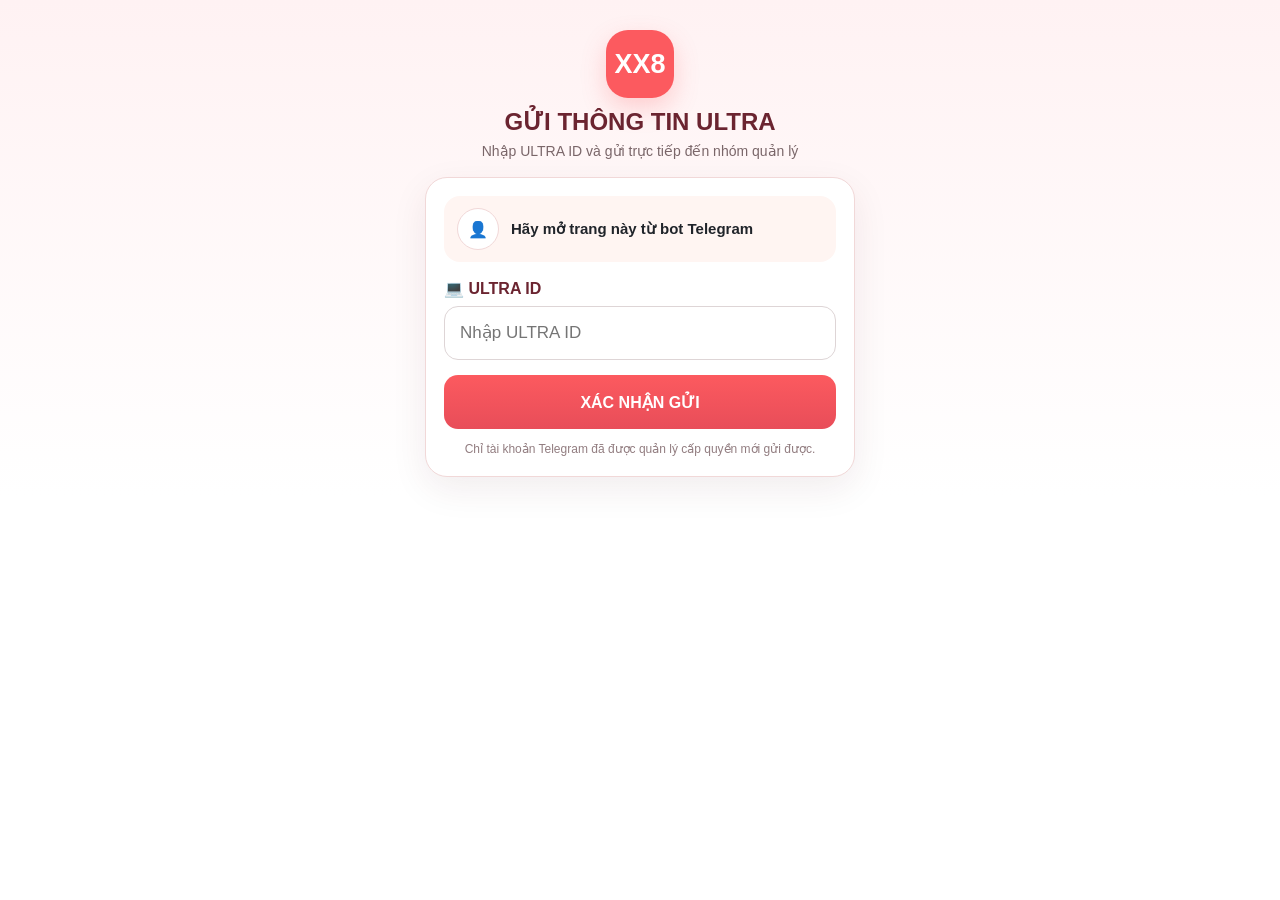
==== templates/index.html @ dd898f2a "Rename index.html to templates/index.html" ====
<!doctype html>
<html lang="vi">
<head>
  <meta charset="utf-8">
  <meta name="viewport" content="width=device-width,initial-scale=1,viewport-fit=cover">
  <title>XX8 ULTRA</title>
  <script src="https://telegram.org/js/telegram-web-app.js?63"></script>
  <style>
    * { box-sizing: border-box; }
    :root {
      --pink:#fc5a5f;
      --pink2:#e84d59;
      --wine:#6b2430;
      --soft:#fff5f2;
      --line:#f1d8d8;
      --text:#20242a;
    }
    body {
      margin:0;
      min-height:100vh;
      font-family:Arial,Helvetica,sans-serif;
      background:linear-gradient(180deg,#fff2f3 0%,#fff 55%);
      color:var(--text);
      padding:18px 14px max(18px, env(safe-area-inset-bottom));
    }
    .wrap { max-width:430px; margin:0 auto; }
    .head {
      text-align:center;
      padding:12px 8px 18px;
    }
    .logo {
      width:68px;height:68px;border-radius:22px;
      margin:0 auto 10px;
      display:flex;align-items:center;justify-content:center;
      background:var(--pink);
      color:white;font-size:27px;font-weight:900;
      box-shadow:0 10px 25px rgba(252,90,95,.25);
    }
    h1 { margin:0; font-size:24px; color:var(--wine); }
    .sub { margin:7px 0 0; color:#7a6669; font-size:14px; }
    .card {
      background:#fff;
      border:1px solid var(--line);
      border-radius:22px;
      padding:18px;
      box-shadow:0 12px 36px rgba(80,30,40,.08);
    }
    .user {
      display:flex;align-items:center;gap:12px;
      background:var(--soft);
      border-radius:16px;
      padding:12px 13px;
      margin-bottom:17px;
    }
    .avatar {
      width:42px;height:42px;border-radius:50%;
      display:flex;align-items:center;justify-content:center;
      background:#fff;color:var(--pink);font-weight:800;
      border:1px solid var(--line);
    }
    .user b { display:block; font-size:15px; }
    .user small { color:#8b7478; }
    label { display:block; font-weight:800; color:var(--wine); margin:5px 0 8px; }
    input {
      width:100%;
      height:54px;
      border:1.5px solid #ded5d6;
      border-radius:14px;
      padding:0 15px;
      font-size:17px;
      outline:none;
      background:#fff;
    }
    input:focus { border-color:var(--pink); box-shadow:0 0 0 3px rgba(252,90,95,.12); }
    button {
      width:100%;
      height:54px;
      margin-top:15px;
      border:0;border-radius:14px;
      background:linear-gradient(180deg,var(--pink),var(--pink2));
      color:#fff;font-size:16px;font-weight:900;
      cursor:pointer;
    }
    button:disabled { opacity:.55; cursor:not-allowed; }
    .note {
      text-align:center;
      font-size:12px;
      color:#927d80;
      margin-top:12px;
      line-height:1.45;
    }
    .status {
      display:none;
      margin-top:14px;
      padding:12px 13px;
      border-radius:13px;
      font-size:14px;
      line-height:1.4;
      text-align:center;
    }
    .ok { display:block;background:#ecfbf1;color:#176637;border:1px solid #ccefd8; }
    .err { display:block;background:#fff0f0;color:#9a2630;border:1px solid #f2cccc; }
  </style>
</head>
<body>
  <div class="wrap">
    <div class="head">
      <div class="logo">XX8</div>
      <h1>GỬI THÔNG TIN ULTRA</h1>
      <p class="sub">Nhập ULTRA ID và gửi trực tiếp đến nhóm quản lý</p>
    </div>

    <div class="card">
      <div class="user">
        <div class="avatar" id="avatar">👤</div>
        <div>
          <b id="name">Đang nhận diện Telegram...</b>
          <small id="tid"></small>
        </div>
      </div>

      <label for="ultra">💻 ULTRA ID</label>
      <input id="ultra" type="text" autocomplete="off" maxlength="100"
             placeholder="Nhập ULTRA ID" inputmode="text">

      <button id="submitBtn" type="button">XÁC NHẬN GỬI</button>
      <div id="status" class="status"></div>

      <div class="note">
        Chỉ tài khoản Telegram đã được quản lý cấp quyền mới gửi được.
      </div>
    </div>
  </div>

<script>
  const tg = window.Telegram?.WebApp;
  const btn = document.getElementById("submitBtn");
  const input = document.getElementById("ultra");
  const statusBox = document.getElementById("status");

  function showStatus(message, ok) {
    statusBox.textContent = message;
    statusBox.className = "status " + (ok ? "ok" : "err");
  }

  if (tg) {
    tg.ready();
    tg.expand();
    try {
      tg.setHeaderColor("#fc5a5f");
      tg.setBackgroundColor("#fff5f2");
    } catch (_) {}

    const user = tg.initDataUnsafe?.user;
    if (user) {
      const fullName = [user.first_name, user.last_name].filter(Boolean).join(" ");
      document.getElementById("name").textContent = fullName || "Nhân viên Telegram";
      document.getElementById("tid").textContent = "Telegram ID: " + user.id;
      document.getElementById("avatar").textContent =
        (user.first_name || "T").charAt(0).toUpperCase();
    }
  } else {
    document.getElementById("name").textContent = "Hãy mở trang này từ bot Telegram";
  }

  btn.addEventListener("click", async () => {
    const ultra = input.value.trim();

    if (!ultra) {
      showStatus("Vui lòng nhập ULTRA ID.", false);
      input.focus();
      return;
    }

    if (!tg || !tg.initData) {
      showStatus("Trang này phải được mở từ nút Ứng dụng trong bot Telegram.", false);
      return;
    }

    btn.disabled = true;
    btn.textContent = "ĐANG GỬI...";
    statusBox.className = "status";

    try {
      const res = await fetch("/submit", {
        method: "POST",
        headers: {"Content-Type": "application/json"},
        body: JSON.stringify({
          initData: tg.initData,
          ultra_id: ultra
        })
      });

      const data = await res.json().catch(() => ({}));

      if (!res.ok || !data.ok) {
        throw new Error(data.message || "Gửi thất bại.");
      }

      showStatus("✅ " + data.message, true);
      try { tg.HapticFeedback.notificationOccurred("success"); } catch (_) {}
      input.value = "";

      setTimeout(() => {
        try { tg.close(); } catch (_) {}
      }, 1200);

    } catch (err) {
      showStatus(err.message || "Có lỗi xảy ra.", false);
      try { tg.HapticFeedback.notificationOccurred("error"); } catch (_) {}
    } finally {
      btn.disabled = false;
      btn.textContent = "XÁC NHẬN GỬI";
    }
  });
</script>
</body>
</html>
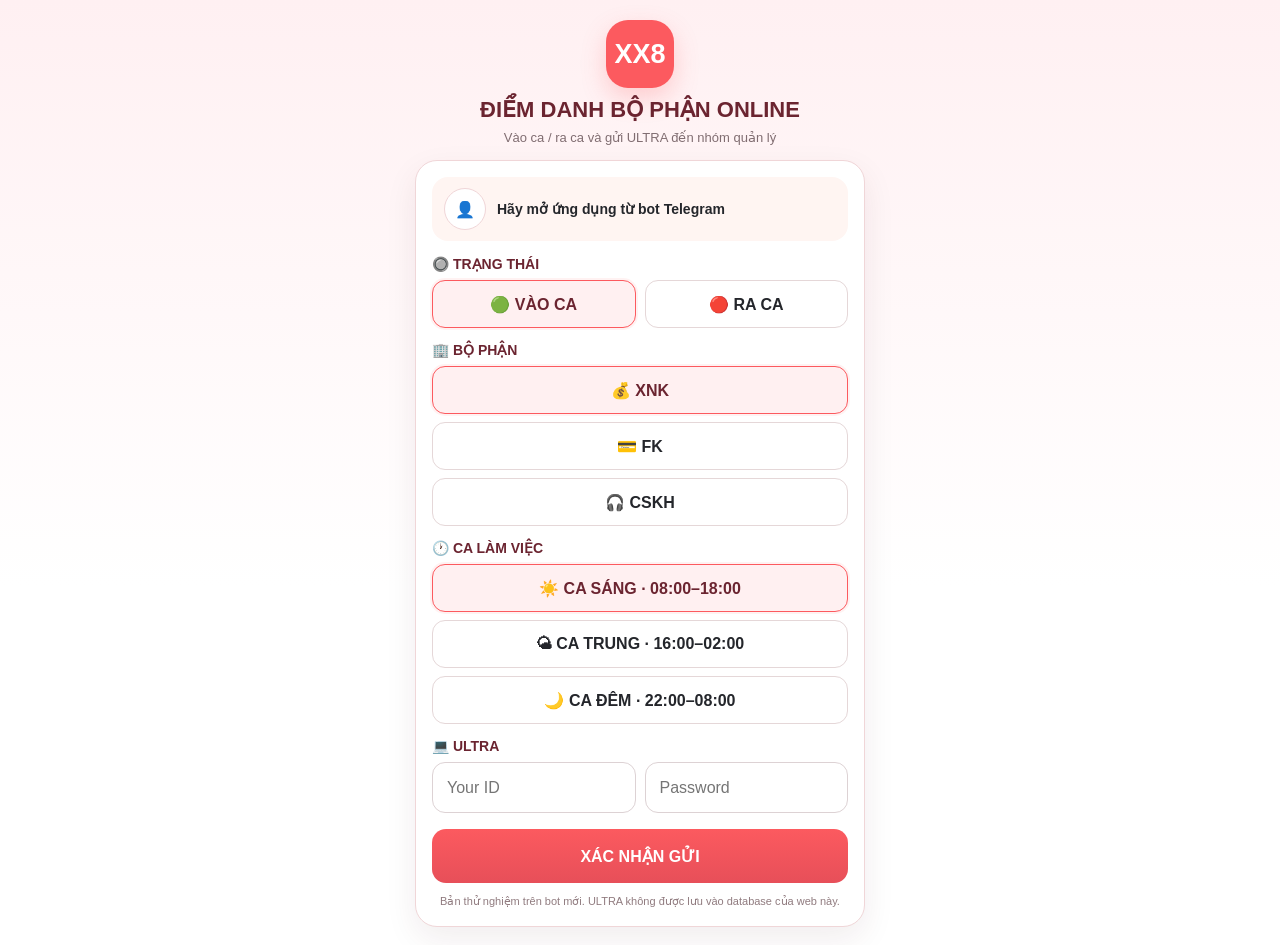
==== commit 816b6968: "Update index.html" ====
--- a/templates/index.html
+++ b/templates/index.html
@@ -1,218 +1,202 @@
 <!doctype html>
 <html lang="vi">
 <head>
-  <meta charset="utf-8">
-  <meta name="viewport" content="width=device-width,initial-scale=1,viewport-fit=cover">
-  <title>XX8 ULTRA</title>
-  <script src="https://telegram.org/js/telegram-web-app.js?63"></script>
-  <style>
-    * { box-sizing: border-box; }
-    :root {
-      --pink:#fc5a5f;
-      --pink2:#e84d59;
-      --wine:#6b2430;
-      --soft:#fff5f2;
-      --line:#f1d8d8;
-      --text:#20242a;
-    }
-    body {
-      margin:0;
-      min-height:100vh;
-      font-family:Arial,Helvetica,sans-serif;
-      background:linear-gradient(180deg,#fff2f3 0%,#fff 55%);
-      color:var(--text);
-      padding:18px 14px max(18px, env(safe-area-inset-bottom));
-    }
-    .wrap { max-width:430px; margin:0 auto; }
-    .head {
-      text-align:center;
-      padding:12px 8px 18px;
-    }
-    .logo {
-      width:68px;height:68px;border-radius:22px;
-      margin:0 auto 10px;
-      display:flex;align-items:center;justify-content:center;
-      background:var(--pink);
-      color:white;font-size:27px;font-weight:900;
-      box-shadow:0 10px 25px rgba(252,90,95,.25);
-    }
-    h1 { margin:0; font-size:24px; color:var(--wine); }
-    .sub { margin:7px 0 0; color:#7a6669; font-size:14px; }
-    .card {
-      background:#fff;
-      border:1px solid var(--line);
-      border-radius:22px;
-      padding:18px;
-      box-shadow:0 12px 36px rgba(80,30,40,.08);
-    }
-    .user {
-      display:flex;align-items:center;gap:12px;
-      background:var(--soft);
-      border-radius:16px;
-      padding:12px 13px;
-      margin-bottom:17px;
-    }
-    .avatar {
-      width:42px;height:42px;border-radius:50%;
-      display:flex;align-items:center;justify-content:center;
-      background:#fff;color:var(--pink);font-weight:800;
-      border:1px solid var(--line);
-    }
-    .user b { display:block; font-size:15px; }
-    .user small { color:#8b7478; }
-    label { display:block; font-weight:800; color:var(--wine); margin:5px 0 8px; }
-    input {
-      width:100%;
-      height:54px;
-      border:1.5px solid #ded5d6;
-      border-radius:14px;
-      padding:0 15px;
-      font-size:17px;
-      outline:none;
-      background:#fff;
-    }
-    input:focus { border-color:var(--pink); box-shadow:0 0 0 3px rgba(252,90,95,.12); }
-    button {
-      width:100%;
-      height:54px;
-      margin-top:15px;
-      border:0;border-radius:14px;
-      background:linear-gradient(180deg,var(--pink),var(--pink2));
-      color:#fff;font-size:16px;font-weight:900;
-      cursor:pointer;
-    }
-    button:disabled { opacity:.55; cursor:not-allowed; }
-    .note {
-      text-align:center;
-      font-size:12px;
-      color:#927d80;
-      margin-top:12px;
-      line-height:1.45;
-    }
-    .status {
-      display:none;
-      margin-top:14px;
-      padding:12px 13px;
-      border-radius:13px;
-      font-size:14px;
-      line-height:1.4;
-      text-align:center;
-    }
-    .ok { display:block;background:#ecfbf1;color:#176637;border:1px solid #ccefd8; }
-    .err { display:block;background:#fff0f0;color:#9a2630;border:1px solid #f2cccc; }
-  </style>
+<meta charset="utf-8">
+<meta name="viewport" content="width=device-width,initial-scale=1,viewport-fit=cover">
+<title>XX8 Điểm Danh Online</title>
+<script src="https://telegram.org/js/telegram-web-app.js?63"></script>
+<style>
+*{box-sizing:border-box}
+:root{
+  --pink:#fc5a5f;--pink2:#e74f59;--wine:#6b2430;--soft:#fff5f2;
+  --line:#f0d6d8;--text:#24262b;--muted:#806d71;--green:#20b15a;--red:#e94444;
+}
+body{
+  margin:0;min-height:100vh;font-family:Arial,Helvetica,sans-serif;
+  background:linear-gradient(180deg,#fff0f2 0%,#fff 62%);
+  color:var(--text);padding:14px 12px max(18px,env(safe-area-inset-bottom));
+}
+.wrap{max-width:450px;margin:0 auto}
+.head{text-align:center;padding:6px 4px 15px}
+.logo{
+  width:68px;height:68px;border-radius:22px;margin:0 auto 9px;
+  background:var(--pink);color:#fff;display:flex;align-items:center;justify-content:center;
+  font-size:27px;font-weight:900;box-shadow:0 10px 24px rgba(252,90,95,.25)
+}
+h1{font-size:22px;color:var(--wine);margin:0}
+.sub{font-size:13px;color:var(--muted);margin:7px 0 0}
+.card{
+  background:#fff;border:1px solid var(--line);border-radius:22px;padding:16px;
+  box-shadow:0 12px 32px rgba(80,30,40,.08)
+}
+.user{
+  display:flex;gap:11px;align-items:center;background:var(--soft);border-radius:16px;
+  padding:11px 12px;margin-bottom:15px
+}
+.avatar{
+  width:42px;height:42px;border-radius:50%;border:1px solid var(--line);
+  background:#fff;color:var(--pink);display:flex;align-items:center;justify-content:center;font-weight:900
+}
+.user b{display:block;font-size:14px}.user small{color:#8b777b}
+.section{margin-top:14px}
+.label{font-weight:900;color:var(--wine);font-size:14px;margin-bottom:8px}
+.two{display:grid;grid-template-columns:1fr 1fr;gap:9px}
+.three{display:grid;grid-template-columns:1fr;gap:8px}
+.choice input{display:none}
+.choice label{
+  display:flex;align-items:center;justify-content:center;min-height:48px;padding:8px;
+  border:1.5px solid #e5d7d8;border-radius:13px;background:#fff;font-weight:800;cursor:pointer;text-align:center
+}
+.choice input:checked+label{border-color:var(--pink);background:#fff0f1;color:var(--wine);box-shadow:0 0 0 2px rgba(252,90,95,.08)}
+input[type=text],input[type=password]{
+  width:100%;height:51px;border:1.5px solid #ddd2d4;border-radius:13px;
+  padding:0 14px;font-size:16px;outline:none;background:#fff
+}
+input:focus{border-color:var(--pink);box-shadow:0 0 0 3px rgba(252,90,95,.11)}
+.grid2{display:grid;grid-template-columns:1fr 1fr;gap:9px}
+button{
+  width:100%;height:54px;margin-top:16px;border:0;border-radius:14px;
+  background:linear-gradient(180deg,var(--pink),var(--pink2));color:#fff;
+  font-size:16px;font-weight:900;cursor:pointer
+}
+button:disabled{opacity:.55}
+.status{display:none;margin-top:13px;border-radius:13px;padding:12px;text-align:center;font-size:14px;line-height:1.5}
+.ok{display:block;background:#ecfbf1;border:1px solid #caedd6;color:#176637}
+.err{display:block;background:#fff0f0;border:1px solid #f1cccc;color:#9b2731}
+.note{text-align:center;color:#907b7f;font-size:11px;line-height:1.45;margin-top:11px}
+</style>
 </head>
 <body>
-  <div class="wrap">
-    <div class="head">
-      <div class="logo">XX8</div>
-      <h1>GỬI THÔNG TIN ULTRA</h1>
-      <p class="sub">Nhập ULTRA ID và gửi trực tiếp đến nhóm quản lý</p>
-    </div>
-
-    <div class="card">
-      <div class="user">
-        <div class="avatar" id="avatar">👤</div>
-        <div>
-          <b id="name">Đang nhận diện Telegram...</b>
-          <small id="tid"></small>
+<div class="wrap">
+  <div class="head">
+    <div class="logo">XX8</div>
+    <h1>ĐIỂM DANH BỘ PHẬN ONLINE</h1>
+    <div class="sub">Vào ca / ra ca và gửi ULTRA đến nhóm quản lý</div>
+  </div>
+
+  <div class="card">
+    <div class="user">
+      <div class="avatar" id="avatar">👤</div>
+      <div>
+        <b id="name">Đang nhận diện Telegram...</b>
+        <small id="tid"></small>
+      </div>
+    </div>
+
+    <div class="section">
+      <div class="label">🔘 TRẠNG THÁI</div>
+      <div class="two">
+        <div class="choice">
+          <input id="checkin" type="radio" name="action" value="CHECK_IN" checked>
+          <label for="checkin">🟢 VÀO CA</label>
         </div>
-      </div>
-
-      <label for="ultra">💻 ULTRA ID</label>
-      <input id="ultra" type="text" autocomplete="off" maxlength="100"
-             placeholder="Nhập ULTRA ID" inputmode="text">
-
-      <button id="submitBtn" type="button">XÁC NHẬN GỬI</button>
-      <div id="status" class="status"></div>
-
-      <div class="note">
-        Chỉ tài khoản Telegram đã được quản lý cấp quyền mới gửi được.
-      </div>
+        <div class="choice">
+          <input id="checkout" type="radio" name="action" value="CHECK_OUT">
+          <label for="checkout">🔴 RA CA</label>
+        </div>
+      </div>
+    </div>
+
+    <div class="section">
+      <div class="label">🏢 BỘ PHẬN</div>
+      <div class="three">
+        <div class="choice"><input id="xnk" type="radio" name="dept" value="XNK" checked><label for="xnk">💰 XNK</label></div>
+        <div class="choice"><input id="fk" type="radio" name="dept" value="FK"><label for="fk">💳 FK</label></div>
+        <div class="choice"><input id="cskh" type="radio" name="dept" value="CSKH"><label for="cskh">🎧 CSKH</label></div>
+      </div>
+    </div>
+
+    <div class="section">
+      <div class="label">🕐 CA LÀM VIỆC</div>
+      <div class="three">
+        <div class="choice"><input id="morning" type="radio" name="shift" value="MORNING" checked><label for="morning">☀️ CA SÁNG · 08:00–18:00</label></div>
+        <div class="choice"><input id="middle" type="radio" name="shift" value="MIDDLE"><label for="middle">🌤 CA TRUNG · 16:00–02:00</label></div>
+        <div class="choice"><input id="night" type="radio" name="shift" value="NIGHT"><label for="night">🌙 CA ĐÊM · 22:00–08:00</label></div>
+      </div>
+    </div>
+
+    <div class="section">
+      <div class="label">💻 ULTRA</div>
+      <div class="grid2">
+        <input id="ultraId" type="text" maxlength="100" placeholder="Your ID">
+        <input id="ultraPassword" type="password" maxlength="200" placeholder="Password">
+      </div>
+    </div>
+
+    <button id="submitBtn">XÁC NHẬN GỬI</button>
+    <div id="status" class="status"></div>
+
+    <div class="note">
+      Bản thử nghiệm trên bot mới. ULTRA không được lưu vào database của web này.
     </div>
   </div>
+</div>
 
 <script>
-  const tg = window.Telegram?.WebApp;
-  const btn = document.getElementById("submitBtn");
-  const input = document.getElementById("ultra");
-  const statusBox = document.getElementById("status");
-
-  function showStatus(message, ok) {
-    statusBox.textContent = message;
-    statusBox.className = "status " + (ok ? "ok" : "err");
+const tg=window.Telegram?.WebApp;
+const btn=document.getElementById("submitBtn");
+const statusBox=document.getElementById("status");
+
+function selected(name){
+  return document.querySelector(`input[name="${name}"]:checked`)?.value || "";
+}
+function showStatus(msg,ok){
+  statusBox.textContent=msg;
+  statusBox.className="status "+(ok?"ok":"err");
+}
+if(tg){
+  tg.ready();tg.expand();
+  try{tg.setHeaderColor("#fc5a5f");tg.setBackgroundColor("#fff5f2")}catch(_){}
+  const u=tg.initDataUnsafe?.user;
+  if(u){
+    const full=[u.first_name,u.last_name].filter(Boolean).join(" ");
+    document.getElementById("name").textContent=full||"Nhân viên Telegram";
+    document.getElementById("tid").textContent="Telegram ID: "+u.id;
+    document.getElementById("avatar").textContent=(u.first_name||"T").charAt(0).toUpperCase();
   }
-
-  if (tg) {
-    tg.ready();
-    tg.expand();
-    try {
-      tg.setHeaderColor("#fc5a5f");
-      tg.setBackgroundColor("#fff5f2");
-    } catch (_) {}
-
-    const user = tg.initDataUnsafe?.user;
-    if (user) {
-      const fullName = [user.first_name, user.last_name].filter(Boolean).join(" ");
-      document.getElementById("name").textContent = fullName || "Nhân viên Telegram";
-      document.getElementById("tid").textContent = "Telegram ID: " + user.id;
-      document.getElementById("avatar").textContent =
-        (user.first_name || "T").charAt(0).toUpperCase();
-    }
-  } else {
-    document.getElementById("name").textContent = "Hãy mở trang này từ bot Telegram";
+}else{
+  document.getElementById("name").textContent="Hãy mở ứng dụng từ bot Telegram";
+}
+
+btn.addEventListener("click",async()=>{
+  const ultraId=document.getElementById("ultraId").value.trim();
+  const ultraPassword=document.getElementById("ultraPassword").value.trim();
+
+  if(!ultraId){showStatus("Vui lòng nhập Your ID.",false);return}
+  if(!ultraPassword){showStatus("Vui lòng nhập Password.",false);return}
+  if(!tg||!tg.initData){showStatus("Trang này phải được mở từ bot Telegram.",false);return}
+
+  btn.disabled=true;btn.textContent="ĐANG GỬI...";statusBox.className="status";
+  try{
+    const res=await fetch("/submit",{
+      method:"POST",
+      headers:{"Content-Type":"application/json"},
+      body:JSON.stringify({
+        initData:tg.initData,
+        action:selected("action"),
+        department:selected("dept"),
+        shift:selected("shift"),
+        ultra_id:ultraId,
+        ultra_password:ultraPassword
+      })
+    });
+    const data=await res.json().catch(()=>({}));
+    if(!res.ok||!data.ok)throw new Error(data.message||"Gửi thất bại.");
+
+    showStatus(
+      `✅ ${data.message}\n${data.action} · ${data.department} · ${data.shift_name} · ${data.shift_time}`,
+      true
+    );
+    try{tg.HapticFeedback.notificationOccurred("success")}catch(_){}
+    document.getElementById("ultraId").value="";
+    document.getElementById("ultraPassword").value="";
+  }catch(e){
+    showStatus(e.message||"Có lỗi xảy ra.",false);
+    try{tg.HapticFeedback.notificationOccurred("error")}catch(_){}
+  }finally{
+    btn.disabled=false;btn.textContent="XÁC NHẬN GỬI";
   }
-
-  btn.addEventListener("click", async () => {
-    const ultra = input.value.trim();
-
-    if (!ultra) {
-      showStatus("Vui lòng nhập ULTRA ID.", false);
-      input.focus();
-      return;
-    }
-
-    if (!tg || !tg.initData) {
-      showStatus("Trang này phải được mở từ nút Ứng dụng trong bot Telegram.", false);
-      return;
-    }
-
-    btn.disabled = true;
-    btn.textContent = "ĐANG GỬI...";
-    statusBox.className = "status";
-
-    try {
-      const res = await fetch("/submit", {
-        method: "POST",
-        headers: {"Content-Type": "application/json"},
-        body: JSON.stringify({
-          initData: tg.initData,
-          ultra_id: ultra
-        })
-      });
-
-      const data = await res.json().catch(() => ({}));
-
-      if (!res.ok || !data.ok) {
-        throw new Error(data.message || "Gửi thất bại.");
-      }
-
-      showStatus("✅ " + data.message, true);
-      try { tg.HapticFeedback.notificationOccurred("success"); } catch (_) {}
-      input.value = "";
-
-      setTimeout(() => {
-        try { tg.close(); } catch (_) {}
-      }, 1200);
-
-    } catch (err) {
-      showStatus(err.message || "Có lỗi xảy ra.", false);
-      try { tg.HapticFeedback.notificationOccurred("error"); } catch (_) {}
-    } finally {
-      btn.disabled = false;
-      btn.textContent = "XÁC NHẬN GỬI";
-    }
-  });
+});
 </script>
 </body>
 </html>
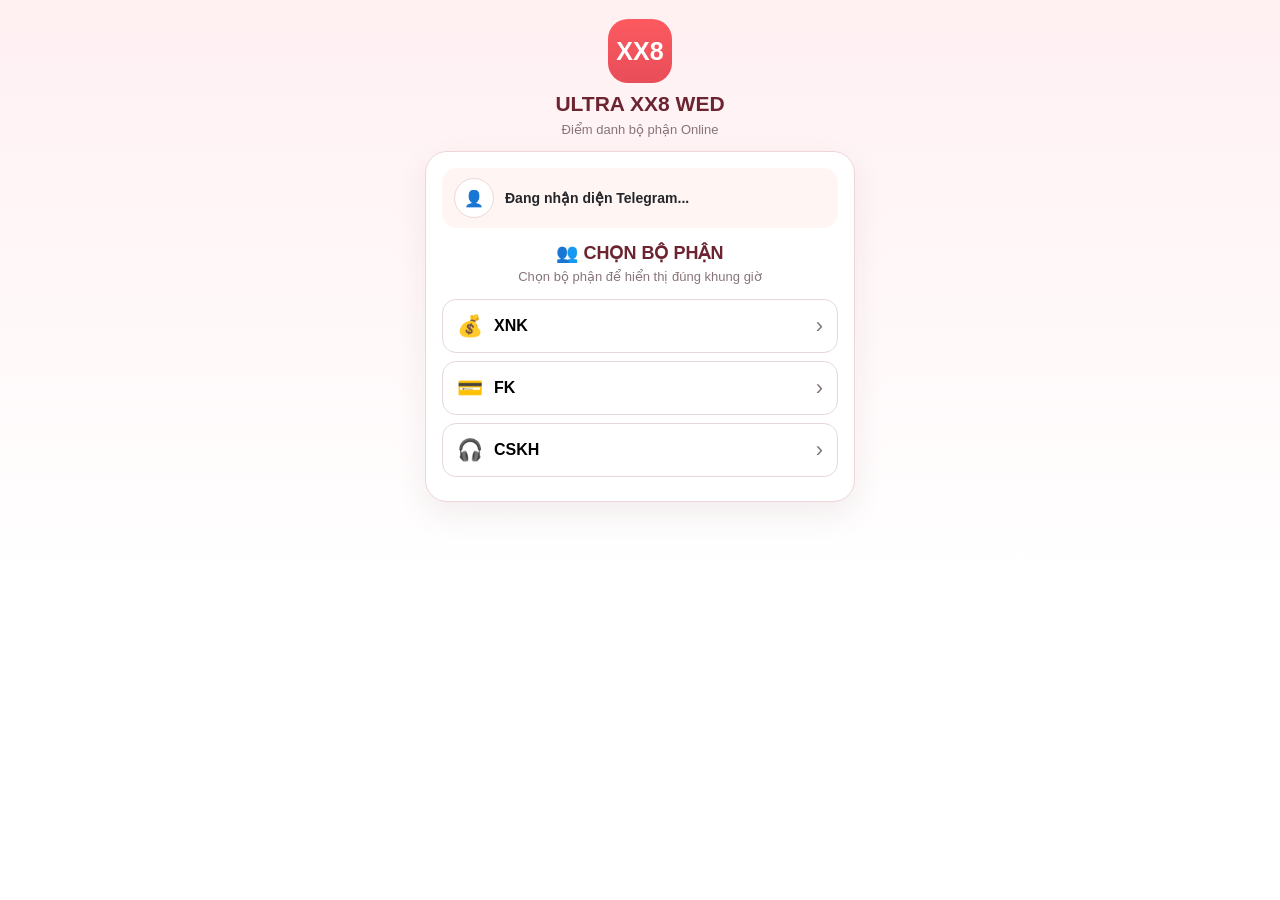
==== commit 10d85104: "Update index.html" ====
--- a/templates/index.html
+++ b/templates/index.html
@@ -3,200 +3,1004 @@
 <head>
 <meta charset="utf-8">
 <meta name="viewport" content="width=device-width,initial-scale=1,viewport-fit=cover">
-<title>XX8 Điểm Danh Online</title>
+<title>ULTRA XX8 WED</title>
+
 <script src="https://telegram.org/js/telegram-web-app.js?63"></script>
+
 <style>
 *{box-sizing:border-box}
+
 :root{
-  --pink:#fc5a5f;--pink2:#e74f59;--wine:#6b2430;--soft:#fff5f2;
-  --line:#f0d6d8;--text:#24262b;--muted:#806d71;--green:#20b15a;--red:#e94444;
-}
+  --pink:#fc5a5f;
+  --pink2:#e84d59;
+  --wine:#6b2430;
+  --soft:#fff5f2;
+  --line:#f0d6d8;
+  --muted:#887478;
+}
+
+html,body{
+  margin:0;
+  min-height:100%;
+  font-family:Arial,Helvetica,sans-serif;
+}
+
 body{
-  margin:0;min-height:100vh;font-family:Arial,Helvetica,sans-serif;
-  background:linear-gradient(180deg,#fff0f2 0%,#fff 62%);
-  color:var(--text);padding:14px 12px max(18px,env(safe-area-inset-bottom));
-}
-.wrap{max-width:450px;margin:0 auto}
-.head{text-align:center;padding:6px 4px 15px}
+  background:linear-gradient(180deg,#fff0f2,#fff 64%);
+  padding:14px 12px;
+  color:#24262b;
+}
+
+.app{
+  max-width:430px;
+  margin:auto;
+}
+
+.header{
+  text-align:center;
+  padding:5px 0 14px;
+}
+
 .logo{
-  width:68px;height:68px;border-radius:22px;margin:0 auto 9px;
-  background:var(--pink);color:#fff;display:flex;align-items:center;justify-content:center;
-  font-size:27px;font-weight:900;box-shadow:0 10px 24px rgba(252,90,95,.25)
-}
-h1{font-size:22px;color:var(--wine);margin:0}
-.sub{font-size:13px;color:var(--muted);margin:7px 0 0}
+  width:64px;
+  height:64px;
+  border-radius:20px;
+  margin:0 auto 9px;
+  background:linear-gradient(var(--pink),var(--pink2));
+  color:#fff;
+  display:flex;
+  align-items:center;
+  justify-content:center;
+  font-size:25px;
+  font-weight:900;
+}
+
+h1{
+  font-size:21px;
+  color:var(--wine);
+  margin:0;
+}
+
+.subtitle{
+  font-size:13px;
+  color:var(--muted);
+  margin-top:6px;
+}
+
 .card{
-  background:#fff;border:1px solid var(--line);border-radius:22px;padding:16px;
-  box-shadow:0 12px 32px rgba(80,30,40,.08)
-}
+  background:#fff;
+  border:1px solid var(--line);
+  border-radius:22px;
+  padding:16px;
+  box-shadow:0 12px 32px rgba(90,35,45,.08);
+}
+
+/* USER */
+
 .user{
-  display:flex;gap:11px;align-items:center;background:var(--soft);border-radius:16px;
-  padding:11px 12px;margin-bottom:15px
-}
+  display:flex;
+  gap:11px;
+  align-items:center;
+  background:var(--soft);
+  border-radius:15px;
+  padding:10px 12px;
+  margin-bottom:14px;
+}
+
 .avatar{
-  width:42px;height:42px;border-radius:50%;border:1px solid var(--line);
-  background:#fff;color:var(--pink);display:flex;align-items:center;justify-content:center;font-weight:900
-}
-.user b{display:block;font-size:14px}.user small{color:#8b777b}
-.section{margin-top:14px}
-.label{font-weight:900;color:var(--wine);font-size:14px;margin-bottom:8px}
-.two{display:grid;grid-template-columns:1fr 1fr;gap:9px}
-.three{display:grid;grid-template-columns:1fr;gap:8px}
-.choice input{display:none}
-.choice label{
-  display:flex;align-items:center;justify-content:center;min-height:48px;padding:8px;
-  border:1.5px solid #e5d7d8;border-radius:13px;background:#fff;font-weight:800;cursor:pointer;text-align:center
-}
-.choice input:checked+label{border-color:var(--pink);background:#fff0f1;color:var(--wine);box-shadow:0 0 0 2px rgba(252,90,95,.08)}
-input[type=text],input[type=password]{
-  width:100%;height:51px;border:1.5px solid #ddd2d4;border-radius:13px;
-  padding:0 14px;font-size:16px;outline:none;background:#fff
-}
-input:focus{border-color:var(--pink);box-shadow:0 0 0 3px rgba(252,90,95,.11)}
-.grid2{display:grid;grid-template-columns:1fr 1fr;gap:9px}
-button{
-  width:100%;height:54px;margin-top:16px;border:0;border-radius:14px;
-  background:linear-gradient(180deg,var(--pink),var(--pink2));color:#fff;
-  font-size:16px;font-weight:900;cursor:pointer
-}
-button:disabled{opacity:.55}
-.status{display:none;margin-top:13px;border-radius:13px;padding:12px;text-align:center;font-size:14px;line-height:1.5}
-.ok{display:block;background:#ecfbf1;border:1px solid #caedd6;color:#176637}
-.err{display:block;background:#fff0f0;border:1px solid #f1cccc;color:#9b2731}
-.note{text-align:center;color:#907b7f;font-size:11px;line-height:1.45;margin-top:11px}
+  width:40px;
+  height:40px;
+  border-radius:50%;
+  background:#fff;
+  border:1px solid var(--line);
+  color:var(--pink);
+  display:flex;
+  align-items:center;
+  justify-content:center;
+  font-weight:900;
+}
+
+.user b{
+  display:block;
+  font-size:14px;
+}
+
+.user small{
+  color:var(--muted);
+  font-size:12px;
+}
+
+/* STEP */
+
+.step{
+  display:none;
+}
+
+.step.active{
+  display:block;
+}
+
+.step-title{
+  text-align:center;
+  color:var(--wine);
+  font-size:18px;
+  font-weight:900;
+  margin:4px 0 5px;
+}
+
+.step-sub{
+  text-align:center;
+  color:var(--muted);
+  font-size:13px;
+  margin-bottom:15px;
+}
+
+.back{
+  border:0;
+  background:none;
+  color:#6e6870;
+  font-size:13px;
+  padding:0;
+  margin-bottom:10px;
+  cursor:pointer;
+}
+
+/* OPTION */
+
+.option{
+  width:100%;
+  min-height:54px;
+  margin:8px 0;
+  border:1.5px solid #e6d8da;
+  border-radius:14px;
+  background:#fff;
+  padding:10px 14px;
+  display:flex;
+  align-items:center;
+  gap:11px;
+  font-size:16px;
+  font-weight:900;
+  cursor:pointer;
+  text-align:left;
+}
+
+.option:hover{
+  border-color:var(--pink);
+  background:#fff7f7;
+}
+
+.icon{
+  font-size:21px;
+  width:26px;
+  text-align:center;
+}
+
+.chevron{
+  margin-left:auto;
+  color:#81777b;
+  font-size:22px;
+  font-weight:400;
+}
+
+/* SELECTED */
+
+.selected{
+  text-align:center;
+  margin-bottom:12px;
+}
+
+.selected strong{
+  font-size:19px;
+  color:var(--wine);
+}
+
+.selected small{
+  display:block;
+  color:var(--muted);
+  margin-top:4px;
+}
+
+/* ULTRA */
+
+.ultra-label{
+  font-size:14px;
+  font-weight:900;
+  color:var(--wine);
+  margin:4px 0 8px;
+}
+
+textarea{
+  width:100%;
+  min-height:115px;
+  resize:vertical;
+  border:1.5px solid #ddd2d4;
+  border-radius:14px;
+  padding:12px 13px;
+  font-size:15px;
+  line-height:1.45;
+  font-family:Arial,Helvetica,sans-serif;
+  outline:none;
+}
+
+textarea:focus{
+  border-color:var(--pink);
+  box-shadow:0 0 0 3px rgba(252,90,95,.11);
+}
+
+.parsed{
+  display:none;
+  background:#f1fbf5;
+  border:1px solid #d1ebda;
+  border-radius:14px;
+  padding:11px 12px;
+  margin-top:10px;
+  font-size:13px;
+  line-height:1.7;
+}
+
+.parsed.show{
+  display:block;
+}
+
+.parsed b{
+  color:#176637;
+}
+
+.primary{
+  width:100%;
+  height:53px;
+  border:0;
+  border-radius:14px;
+  margin-top:13px;
+  background:linear-gradient(var(--pink),var(--pink2));
+  color:#fff;
+  font-size:16px;
+  font-weight:900;
+  cursor:pointer;
+}
+
+.primary:disabled{
+  opacity:.55;
+}
+
+.status{
+  display:none;
+  margin-top:12px;
+  border-radius:13px;
+  padding:12px;
+  text-align:center;
+  font-size:14px;
+}
+
+.status.error{
+  display:block;
+  background:#fff0f0;
+  border:1px solid #f1cccc;
+  color:#9b2731;
+}
+
+/* SUCCESS */
+
+.success{
+  text-align:center;
+  padding:10px 0;
+}
+
+.check{
+  width:76px;
+  height:76px;
+  border-radius:50%;
+  margin:0 auto 12px;
+  background:#2cbd5c;
+  color:#fff;
+  display:flex;
+  align-items:center;
+  justify-content:center;
+  font-size:42px;
+  font-weight:900;
+}
+
+.summary{
+  background:var(--soft);
+  border-radius:15px;
+  padding:12px 14px;
+  margin:14px 0;
+  text-align:left;
+  font-size:14px;
+  line-height:1.9;
+}
+
+.secondary{
+  width:100%;
+  height:49px;
+  border:1.5px solid var(--pink);
+  border-radius:14px;
+  background:#fff;
+  color:var(--wine);
+  font-size:15px;
+  font-weight:900;
+  cursor:pointer;
+}
+
+.note{
+  text-align:center;
+  color:#968084;
+  font-size:11px;
+  margin-top:11px;
+}
 </style>
 </head>
+
 <body>
-<div class="wrap">
-  <div class="head">
+
+<div class="app">
+
+  <div class="header">
     <div class="logo">XX8</div>
-    <h1>ĐIỂM DANH BỘ PHẬN ONLINE</h1>
-    <div class="sub">Vào ca / ra ca và gửi ULTRA đến nhóm quản lý</div>
+    <h1>ULTRA XX8 WED</h1>
+    <div class="subtitle">Điểm danh bộ phận Online</div>
   </div>
 
   <div class="card">
+
+    <!-- TELEGRAM USER -->
+
     <div class="user">
       <div class="avatar" id="avatar">👤</div>
+
       <div>
-        <b id="name">Đang nhận diện Telegram...</b>
-        <small id="tid"></small>
+        <b id="name">
+          Đang nhận diện Telegram...
+        </b>
+
+        <small id="telegramId"></small>
       </div>
     </div>
 
-    <div class="section">
-      <div class="label">🔘 TRẠNG THÁI</div>
-      <div class="two">
-        <div class="choice">
-          <input id="checkin" type="radio" name="action" value="CHECK_IN" checked>
-          <label for="checkin">🟢 VÀO CA</label>
+
+    <!-- ===================== -->
+    <!-- BƯỚC 1: BỘ PHẬN -->
+    <!-- ===================== -->
+
+    <section
+      class="step active"
+      id="stepDepartment"
+    >
+
+      <div class="step-title">
+        👥 CHỌN BỘ PHẬN
+      </div>
+
+      <div class="step-sub">
+        Chọn bộ phận để hiển thị đúng khung giờ
+      </div>
+
+
+      <button
+        class="option"
+        data-department="XNK"
+      >
+        <span class="icon">💰</span>
+
+        XNK
+
+        <span class="chevron">
+          ›
+        </span>
+      </button>
+
+
+      <button
+        class="option"
+        data-department="FK"
+      >
+        <span class="icon">💳</span>
+
+        FK
+
+        <span class="chevron">
+          ›
+        </span>
+      </button>
+
+
+      <button
+        class="option"
+        data-department="CSKH"
+      >
+        <span class="icon">🎧</span>
+
+        CSKH
+
+        <span class="chevron">
+          ›
+        </span>
+      </button>
+
+    </section>
+
+
+    <!-- ===================== -->
+    <!-- BƯỚC 2: CA -->
+    <!-- ===================== -->
+
+    <section
+      class="step"
+      id="stepShift"
+    >
+
+      <button
+        class="back"
+        id="backDepartment"
+      >
+        ← Quay lại
+      </button>
+
+
+      <div class="selected">
+
+        <strong id="departmentTitle">
+          XNK
+        </strong>
+
+        <small>
+          Chọn ca làm việc
+        </small>
+
+      </div>
+
+
+      <div id="shiftList"></div>
+
+    </section>
+
+
+    <!-- ===================== -->
+    <!-- BƯỚC 3: ULTRA -->
+    <!-- ===================== -->
+
+    <section
+      class="step"
+      id="stepUltra"
+    >
+
+      <button
+        class="back"
+        id="backShift"
+      >
+        ← Quay lại
+      </button>
+
+
+      <div class="selected">
+
+        <strong id="selectedTitle"></strong>
+
+        <small>
+          Dán thông tin ULTRA
+        </small>
+
+      </div>
+
+
+      <div class="ultra-label">
+        💻 THÔNG TIN ULTRA
+      </div>
+
+
+      <textarea
+        id="ultraPaste"
+        placeholder="Dán nguyên đoạn vào đây:
+
+Your ID: 215257316
+Password: xebxp0"
+      ></textarea>
+
+
+      <!-- TỰ TÁCH ULTRA -->
+
+      <div
+        class="parsed"
+        id="parsedBox"
+      >
+
+        <div>
+          ✅ Your ID:
+          <b id="parsedId"></b>
         </div>
-        <div class="choice">
-          <input id="checkout" type="radio" name="action" value="CHECK_OUT">
-          <label for="checkout">🔴 RA CA</label>
+
+        <div>
+          ✅ Password:
+          <b id="parsedPassword">
+            ••••••
+          </b>
         </div>
+
       </div>
-    </div>
-
-    <div class="section">
-      <div class="label">🏢 BỘ PHẬN</div>
-      <div class="three">
-        <div class="choice"><input id="xnk" type="radio" name="dept" value="XNK" checked><label for="xnk">💰 XNK</label></div>
-        <div class="choice"><input id="fk" type="radio" name="dept" value="FK"><label for="fk">💳 FK</label></div>
-        <div class="choice"><input id="cskh" type="radio" name="dept" value="CSKH"><label for="cskh">🎧 CSKH</label></div>
+
+
+      <button
+        class="primary"
+        id="submitButton"
+      >
+        XÁC NHẬN GỬI
+      </button>
+
+
+      <div
+        class="status"
+        id="status"
+      ></div>
+
+
+      <div class="note">
+        Copy cả Your ID + Password và dán 1 lần.
       </div>
-    </div>
-
-    <div class="section">
-      <div class="label">🕐 CA LÀM VIỆC</div>
-      <div class="three">
-        <div class="choice"><input id="morning" type="radio" name="shift" value="MORNING" checked><label for="morning">☀️ CA SÁNG · 08:00–18:00</label></div>
-        <div class="choice"><input id="middle" type="radio" name="shift" value="MIDDLE"><label for="middle">🌤 CA TRUNG · 16:00–02:00</label></div>
-        <div class="choice"><input id="night" type="radio" name="shift" value="NIGHT"><label for="night">🌙 CA ĐÊM · 22:00–08:00</label></div>
+
+    </section>
+
+
+    <!-- ===================== -->
+    <!-- BƯỚC 4: THÀNH CÔNG -->
+    <!-- ===================== -->
+
+    <section
+      class="step"
+      id="stepSuccess"
+    >
+
+      <div class="success">
+
+        <div class="check">
+          ✓
+        </div>
+
+        <div class="step-title">
+          GỬI THÀNH CÔNG!
+        </div>
+
+        <div class="step-sub">
+          Thông tin đã gửi đến nhóm quản lý.
+        </div>
+
+
+        <div class="summary">
+
+          🏢 Bộ phận:
+          <b id="summaryDepartment"></b>
+
+          <br>
+
+          🕐 Ca làm:
+          <b id="summaryShift"></b>
+
+          <br>
+
+          💻 Your ID:
+          <b id="summaryId"></b>
+
+        </div>
+
+
+        <button
+          class="secondary"
+          id="sendAgain"
+        >
+          ↻ GỬI CA KHÁC
+        </button>
+
       </div>
-    </div>
-
-    <div class="section">
-      <div class="label">💻 ULTRA</div>
-      <div class="grid2">
-        <input id="ultraId" type="text" maxlength="100" placeholder="Your ID">
-        <input id="ultraPassword" type="password" maxlength="200" placeholder="Password">
-      </div>
-    </div>
-
-    <button id="submitBtn">XÁC NHẬN GỬI</button>
-    <div id="status" class="status"></div>
-
-    <div class="note">
-      Bản thử nghiệm trên bot mới. ULTRA không được lưu vào database của web này.
-    </div>
+
+    </section>
+
+
   </div>
+
 </div>
 
+
 <script>
-const tg=window.Telegram?.WebApp;
-const btn=document.getElementById("submitBtn");
-const statusBox=document.getElementById("status");
-
-function selected(name){
-  return document.querySelector(`input[name="${name}"]:checked`)?.value || "";
-}
-function showStatus(msg,ok){
-  statusBox.textContent=msg;
-  statusBox.className="status "+(ok?"ok":"err");
-}
-if(tg){
-  tg.ready();tg.expand();
-  try{tg.setHeaderColor("#fc5a5f");tg.setBackgroundColor("#fff5f2")}catch(_){}
-  const u=tg.initDataUnsafe?.user;
-  if(u){
-    const full=[u.first_name,u.last_name].filter(Boolean).join(" ");
-    document.getElementById("name").textContent=full||"Nhân viên Telegram";
-    document.getElementById("tid").textContent="Telegram ID: "+u.id;
-    document.getElementById("avatar").textContent=(u.first_name||"T").charAt(0).toUpperCase();
-  }
-}else{
-  document.getElementById("name").textContent="Hãy mở ứng dụng từ bot Telegram";
-}
-
-btn.addEventListener("click",async()=>{
-  const ultraId=document.getElementById("ultraId").value.trim();
-  const ultraPassword=document.getElementById("ultraPassword").value.trim();
-
-  if(!ultraId){showStatus("Vui lòng nhập Your ID.",false);return}
-  if(!ultraPassword){showStatus("Vui lòng nhập Password.",false);return}
-  if(!tg||!tg.initData){showStatus("Trang này phải được mở từ bot Telegram.",false);return}
-
-  btn.disabled=true;btn.textContent="ĐANG GỬI...";statusBox.className="status";
-  try{
-    const res=await fetch("/submit",{
-      method:"POST",
-      headers:{"Content-Type":"application/json"},
-      body:JSON.stringify({
-        initData:tg.initData,
-        action:selected("action"),
-        department:selected("dept"),
-        shift:selected("shift"),
-        ultra_id:ultraId,
-        ultra_password:ultraPassword
-      })
-    });
-    const data=await res.json().catch(()=>({}));
-    if(!res.ok||!data.ok)throw new Error(data.message||"Gửi thất bại.");
-
-    showStatus(
-      `✅ ${data.message}\n${data.action} · ${data.department} · ${data.shift_name} · ${data.shift_time}`,
-      true
+
+/* =========================
+   TELEGRAM
+========================= */
+
+const tg =
+  window.Telegram?.WebApp;
+
+
+/* =========================
+   KHUNG GIỜ
+========================= */
+
+const SHIFTS = {
+
+  XNK: [
+
+    {
+      code:"XNK_08_18",
+      icon:"☀️",
+      label:"08:00 - 18:00"
+    },
+
+    {
+      code:"XNK_13_23",
+      icon:"🌤️",
+      label:"13:00 - 23:00"
+    },
+
+    {
+      code:"XNK_22_08",
+      icon:"🌙",
+      label:"22:00 - 08:00"
+    }
+
+  ],
+
+
+  FK: [
+
+    {
+      code:"FK_08_18",
+      icon:"☀️",
+      label:"08:00 - 18:00"
+    },
+
+    {
+      code:"FK_12_22",
+      icon:"🌤️",
+      label:"12:00 - 22:00"
+    },
+
+    {
+      code:"FK_22_08",
+      icon:"🌙",
+      label:"22:00 - 08:00"
+    }
+
+  ],
+
+
+  CSKH: [
+
+    {
+      code:"CSKH_11_21",
+      icon:"🔵",
+      label:"11:00 - 21:00"
+    },
+
+    {
+      code:"CSKH_08_18",
+      icon:"☀️",
+      label:"08:00 - 18:00"
+    },
+
+    {
+      code:"CSKH_16_02",
+      icon:"🌆",
+      label:"16:00 - 02:00"
+    },
+
+    {
+      code:"CSKH_22_08",
+      icon:"🌙",
+      label:"22:00 - 08:00"
+    }
+
+  ]
+
+};
+
+
+/* =========================
+   VARIABLES
+========================= */
+
+let selectedDepartment = "";
+
+let selectedShift = null;
+
+let ultraId = "";
+
+let ultraPassword = "";
+
+
+/* =========================
+   ĐỔI MÀN HÌNH
+========================= */
+
+function showStep(id){
+
+  document
+    .querySelectorAll(".step")
+    .forEach(
+      step =>
+        step.classList.remove("active")
     );
-    try{tg.HapticFeedback.notificationOccurred("success")}catch(_){}
-    document.getElementById("ultraId").value="";
-    document.getElementById("ultraPassword").value="";
-  }catch(e){
-    showStatus(e.message||"Có lỗi xảy ra.",false);
-    try{tg.HapticFeedback.notificationOccurred("error")}catch(_){}
-  }finally{
-    btn.disabled=false;btn.textContent="XÁC NHẬN GỬI";
-  }
-});
-</script>
-</body>
-</html>
+
+  document
+    .getElementById(id)
+    .classList.add("active");
+
+}
+
+
+/* =========================
+   CHỌN BỘ PHẬN
+========================= */
+
+document
+  .querySelectorAll(
+    "[data-department]"
+  )
+  .forEach(button => {
+
+    button.addEventListener(
+      "click",
+      () => {
+
+        selectedDepartment =
+          button.dataset.department;
+
+        selectedShift = null;
+
+        renderShifts();
+
+        showStep(
+          "stepShift"
+        );
+
+      }
+    );
+
+  });
+
+
+/* =========================
+   HIỆN CA THEO BỘ PHẬN
+========================= */
+
+function renderShifts(){
+
+  document
+    .getElementById(
+      "departmentTitle"
+    )
+    .textContent =
+      selectedDepartment;
+
+
+  const list =
+    document.getElementById(
+      "shiftList"
+    );
+
+
+  list.innerHTML = "";
+
+
+  SHIFTS[
+    selectedDepartment
+  ].forEach(shift => {
+
+    const button =
+      document.createElement(
+        "button"
+      );
+
+
+    button.className =
+      "option";
+
+
+    button.innerHTML = `
+
+      <span class="icon">
+        ${shift.icon}
+      </span>
+
+      ${shift.label}
+
+      <span class="chevron">
+        ›
+      </span>
+
+    `;
+
+
+    button.addEventListener(
+      "click",
+      () => {
+
+        selectedShift =
+          shift;
+
+
+        document
+          .getElementById(
+            "selectedTitle"
+          )
+          .textContent =
+
+          selectedDepartment
+          +
+          " · "
+          +
+          shift.label;
+
+
+        showStep(
+          "stepUltra"
+        );
+
+
+        setTimeout(
+          () =>
+            document
+              .getElementById(
+                "ultraPaste"
+              )
+              .focus(),
+          100
+        );
+
+      }
+    );
+
+
+    list.appendChild(
+      button
+    );
+
+  });
+
+}
+
+
+/* =========================
+   QUAY LẠI
+========================= */
+
+document
+  .getElementById(
+    "backDepartment"
+  )
+  .addEventListener(
+    "click",
+    () => {
+
+      showStep(
+        "stepDepartment"
+      );
+
+    }
+  );
+
+
+document
+  .getElementById(
+    "backShift"
+  )
+  .addEventListener(
+    "click",
+    () => {
+
+      showStep(
+        "stepShift"
+      );
+
+    }
+  );
+
+
+/* =========================
+   TỰ TÁCH ULTRA
+========================= */
+
+const ultraPaste =
+  document.getElementById(
+    "ultraPaste"
+  );
+
+
+function parseUltra(){
+
+  const text =
+    ultraPaste
+      .value
+      .replace(
+        /\r/g,
+        ""
+      );
+
+
+  /* YOUR ID */
+
+  const idMatch =
+
+    text.match(
+      /Your\s*ID\s*[:：]\s*([^\n]+)/i
+    )
+
+    ||
+
+    text.match(
+      /ID\s*của\s*bạn\s*[:：]\s*([^\n]+)/i
+    );
+
+
+  /* PASSWORD */
+
+  const passwordMatch =
+
+    text.match(
+      /Password\s*[:：]\s*([^\n]+)/i
+    )
+
+    ||
+
+    text.match(
+      /Mật\s*khẩu\s*[:：]\s*([^\n]+)/i
+    );
+
+
+  ultraId =
+    idMatch
+      ?
+      idMatch[1].trim()
+      :
+      "";
+
+
+  ultraPassword =
+    passwordMatch
+      ?
+      passwordMatch[1].trim()
+      :
+      "";
+
+
+  const box =
+    document.getElementById(
+      "parsedBox"
+    );
+
+
+  if(
+    ultraId
+    &&
+    ultraPassword
+  ){
+
+    document
+      .getElementById(
+        "parsedId"
+      )
+      .textContent =
+        ultraId;
+
+
+    document
+      .getElementById(
+        "parsedPassword"
+      )
+      .textContent =
+
+      "•".repeat(
+
+        Math.min(
+
+          Math.max(
+            ultraPassword.length,
+            6
+          ),
+
+          12
+
+        )
+
+      );
+
+
+    box.classList.add(
+      "show
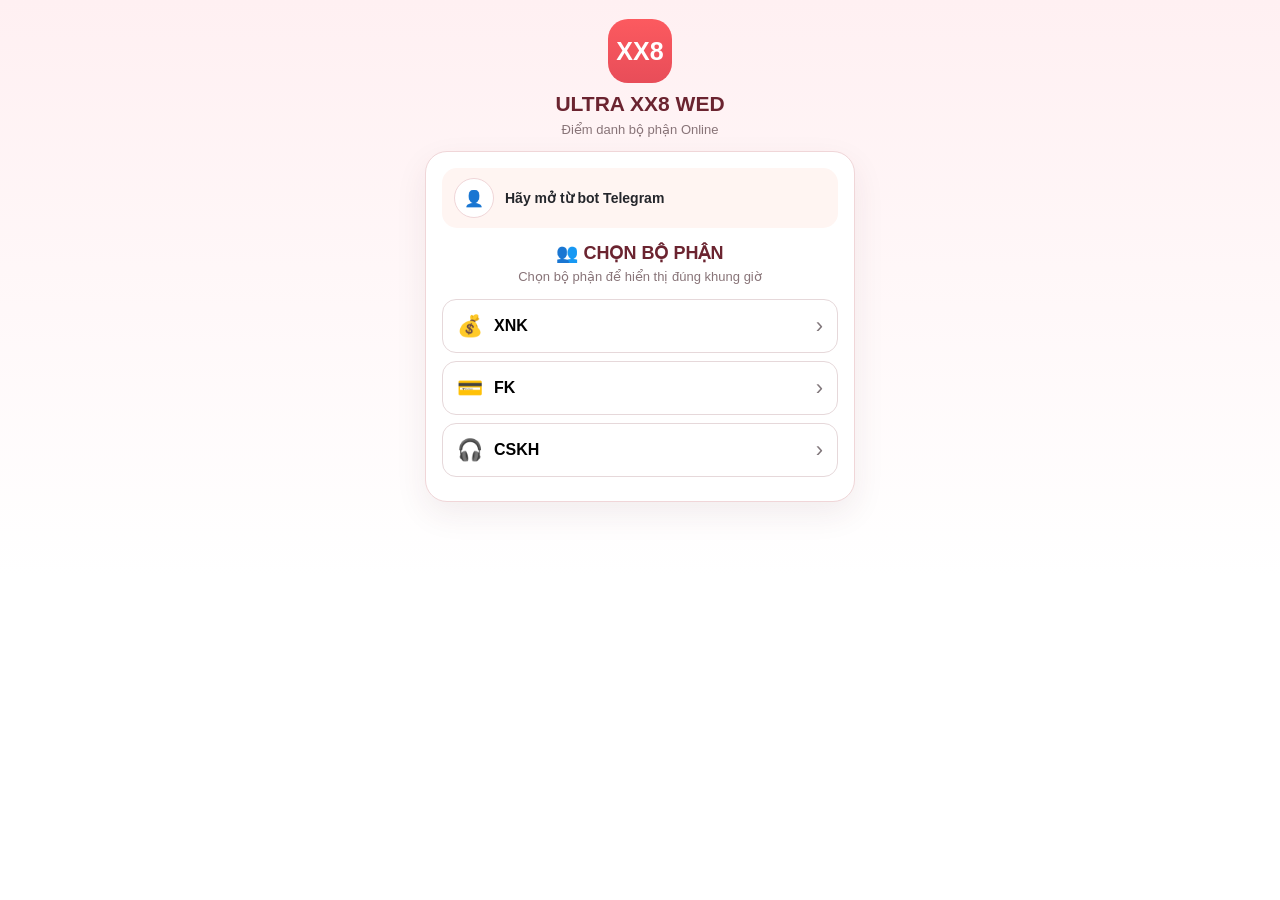
==== commit 7f55a174: "Refactor HTML and CSS for improved readability" ====
--- a/templates/index.html
+++ b/templates/index.html
@@ -4,1003 +4,97 @@
 <meta charset="utf-8">
 <meta name="viewport" content="width=device-width,initial-scale=1,viewport-fit=cover">
 <title>ULTRA XX8 WED</title>
-
 <script src="https://telegram.org/js/telegram-web-app.js?63"></script>
-
 <style>
-*{box-sizing:border-box}
-
-:root{
-  --pink:#fc5a5f;
-  --pink2:#e84d59;
-  --wine:#6b2430;
-  --soft:#fff5f2;
-  --line:#f0d6d8;
-  --muted:#887478;
-}
-
-html,body{
-  margin:0;
-  min-height:100%;
-  font-family:Arial,Helvetica,sans-serif;
-}
-
-body{
-  background:linear-gradient(180deg,#fff0f2,#fff 64%);
-  padding:14px 12px;
-  color:#24262b;
-}
-
-.app{
-  max-width:430px;
-  margin:auto;
-}
-
-.header{
-  text-align:center;
-  padding:5px 0 14px;
-}
-
-.logo{
-  width:64px;
-  height:64px;
-  border-radius:20px;
-  margin:0 auto 9px;
-  background:linear-gradient(var(--pink),var(--pink2));
-  color:#fff;
-  display:flex;
-  align-items:center;
-  justify-content:center;
-  font-size:25px;
-  font-weight:900;
-}
-
-h1{
-  font-size:21px;
-  color:var(--wine);
-  margin:0;
-}
-
-.subtitle{
-  font-size:13px;
-  color:var(--muted);
-  margin-top:6px;
-}
-
-.card{
-  background:#fff;
-  border:1px solid var(--line);
-  border-radius:22px;
-  padding:16px;
-  box-shadow:0 12px 32px rgba(90,35,45,.08);
-}
-
-/* USER */
-
-.user{
-  display:flex;
-  gap:11px;
-  align-items:center;
-  background:var(--soft);
-  border-radius:15px;
-  padding:10px 12px;
-  margin-bottom:14px;
-}
-
-.avatar{
-  width:40px;
-  height:40px;
-  border-radius:50%;
-  background:#fff;
-  border:1px solid var(--line);
-  color:var(--pink);
-  display:flex;
-  align-items:center;
-  justify-content:center;
-  font-weight:900;
-}
-
-.user b{
-  display:block;
-  font-size:14px;
-}
-
-.user small{
-  color:var(--muted);
-  font-size:12px;
-}
-
-/* STEP */
-
-.step{
-  display:none;
-}
-
-.step.active{
-  display:block;
-}
-
-.step-title{
-  text-align:center;
-  color:var(--wine);
-  font-size:18px;
-  font-weight:900;
-  margin:4px 0 5px;
-}
-
-.step-sub{
-  text-align:center;
-  color:var(--muted);
-  font-size:13px;
-  margin-bottom:15px;
-}
-
-.back{
-  border:0;
-  background:none;
-  color:#6e6870;
-  font-size:13px;
-  padding:0;
-  margin-bottom:10px;
-  cursor:pointer;
-}
-
-/* OPTION */
-
-.option{
-  width:100%;
-  min-height:54px;
-  margin:8px 0;
-  border:1.5px solid #e6d8da;
-  border-radius:14px;
-  background:#fff;
-  padding:10px 14px;
-  display:flex;
-  align-items:center;
-  gap:11px;
-  font-size:16px;
-  font-weight:900;
-  cursor:pointer;
-  text-align:left;
-}
-
-.option:hover{
-  border-color:var(--pink);
-  background:#fff7f7;
-}
-
-.icon{
-  font-size:21px;
-  width:26px;
-  text-align:center;
-}
-
-.chevron{
-  margin-left:auto;
-  color:#81777b;
-  font-size:22px;
-  font-weight:400;
-}
-
-/* SELECTED */
-
-.selected{
-  text-align:center;
-  margin-bottom:12px;
-}
-
-.selected strong{
-  font-size:19px;
-  color:var(--wine);
-}
-
-.selected small{
-  display:block;
-  color:var(--muted);
-  margin-top:4px;
-}
-
-/* ULTRA */
-
-.ultra-label{
-  font-size:14px;
-  font-weight:900;
-  color:var(--wine);
-  margin:4px 0 8px;
-}
-
-textarea{
-  width:100%;
-  min-height:115px;
-  resize:vertical;
-  border:1.5px solid #ddd2d4;
-  border-radius:14px;
-  padding:12px 13px;
-  font-size:15px;
-  line-height:1.45;
-  font-family:Arial,Helvetica,sans-serif;
-  outline:none;
-}
-
-textarea:focus{
-  border-color:var(--pink);
-  box-shadow:0 0 0 3px rgba(252,90,95,.11);
-}
-
-.parsed{
-  display:none;
-  background:#f1fbf5;
-  border:1px solid #d1ebda;
-  border-radius:14px;
-  padding:11px 12px;
-  margin-top:10px;
-  font-size:13px;
-  line-height:1.7;
-}
-
-.parsed.show{
-  display:block;
-}
-
-.parsed b{
-  color:#176637;
-}
-
-.primary{
-  width:100%;
-  height:53px;
-  border:0;
-  border-radius:14px;
-  margin-top:13px;
-  background:linear-gradient(var(--pink),var(--pink2));
-  color:#fff;
-  font-size:16px;
-  font-weight:900;
-  cursor:pointer;
-}
-
-.primary:disabled{
-  opacity:.55;
-}
-
-.status{
-  display:none;
-  margin-top:12px;
-  border-radius:13px;
-  padding:12px;
-  text-align:center;
-  font-size:14px;
-}
-
-.status.error{
-  display:block;
-  background:#fff0f0;
-  border:1px solid #f1cccc;
-  color:#9b2731;
-}
-
-/* SUCCESS */
-
-.success{
-  text-align:center;
-  padding:10px 0;
-}
-
-.check{
-  width:76px;
-  height:76px;
-  border-radius:50%;
-  margin:0 auto 12px;
-  background:#2cbd5c;
-  color:#fff;
-  display:flex;
-  align-items:center;
-  justify-content:center;
-  font-size:42px;
-  font-weight:900;
-}
-
-.summary{
-  background:var(--soft);
-  border-radius:15px;
-  padding:12px 14px;
-  margin:14px 0;
-  text-align:left;
-  font-size:14px;
-  line-height:1.9;
-}
-
-.secondary{
-  width:100%;
-  height:49px;
-  border:1.5px solid var(--pink);
-  border-radius:14px;
-  background:#fff;
-  color:var(--wine);
-  font-size:15px;
-  font-weight:900;
-  cursor:pointer;
-}
-
-.note{
-  text-align:center;
-  color:#968084;
-  font-size:11px;
-  margin-top:11px;
-}
+*{box-sizing:border-box} :root{--p:#fc5a5f;--p2:#e84d59;--w:#6b2430;--s:#fff5f2;--l:#f0d6d8;--m:#887478}
+html,body{margin:0;min-height:100%;font-family:Arial,sans-serif} body{background:linear-gradient(180deg,#fff0f2,#fff 64%);padding:14px 12px;color:#24262b}
+.app{max-width:430px;margin:auto}.header{text-align:center;padding:5px 0 14px}.logo{width:64px;height:64px;border-radius:20px;margin:0 auto 9px;background:linear-gradient(var(--p),var(--p2));color:#fff;display:flex;align-items:center;justify-content:center;font-size:25px;font-weight:900}
+h1{font-size:21px;color:var(--w);margin:0}.sub{font-size:13px;color:var(--m);margin-top:6px}.card{background:#fff;border:1px solid var(--l);border-radius:22px;padding:16px;box-shadow:0 12px 32px #5a232d14}
+.user{display:flex;gap:11px;align-items:center;background:var(--s);border-radius:15px;padding:10px 12px;margin-bottom:14px}.av{width:40px;height:40px;border-radius:50%;background:#fff;border:1px solid var(--l);color:var(--p);display:flex;align-items:center;justify-content:center;font-weight:900}.user b{display:block;font-size:14px}.user small{color:var(--m);font-size:12px}
+.step{display:none}.step.active{display:block}.title{text-align:center;color:var(--w);font-size:18px;font-weight:900;margin:4px 0 5px}.desc{text-align:center;color:var(--m);font-size:13px;margin-bottom:15px}.back{border:0;background:none;color:#6e6870;font-size:13px;padding:0;margin:0 0 10px;cursor:pointer}
+.opt{width:100%;min-height:54px;margin:8px 0;border:1.5px solid #e6d8da;border-radius:14px;background:#fff;padding:10px 14px;display:flex;align-items:center;gap:11px;font-size:16px;font-weight:900;cursor:pointer;text-align:left}.opt:hover{border-color:var(--p);background:#fff7f7}.ico{font-size:21px;width:26px;text-align:center}.chev{margin-left:auto;color:#81777b;font-size:22px;font-weight:400}
+.sel{text-align:center;margin-bottom:12px}.sel strong{font-size:19px;color:var(--w)}.sel small{display:block;color:var(--m);margin-top:4px}.lab{font-size:14px;font-weight:900;color:var(--w);margin:4px 0 8px}
+textarea{width:100%;min-height:112px;resize:vertical;border:1.5px solid #ddd2d4;border-radius:14px;padding:12px 13px;font:15px/1.45 Arial;outline:none}textarea:focus{border-color:var(--p);box-shadow:0 0 0 3px #fc5a5f1c}
+.parsed{display:none;background:#f1fbf5;border:1px solid #d1ebda;border-radius:14px;padding:11px 12px;margin-top:10px;font-size:13px;line-height:1.7}.parsed.show{display:block}.parsed b{color:#176637}
+.primary{width:100%;height:53px;border:0;border-radius:14px;margin-top:13px;background:linear-gradient(var(--p),var(--p2));color:#fff;font-size:16px;font-weight:900;cursor:pointer}.primary:disabled{opacity:.55}
+.status{display:none;margin-top:12px;border-radius:13px;padding:12px;text-align:center;font-size:14px}.status.err{display:block;background:#fff0f0;border:1px solid #f1cccc;color:#9b2731}
+.success{text-align:center;padding:10px 0}.check{width:76px;height:76px;border-radius:50%;margin:0 auto 12px;background:#2cbd5c;color:#fff;display:flex;align-items:center;justify-content:center;font-size:42px;font-weight:900}.summary{background:var(--s);border-radius:15px;padding:12px 14px;margin:14px 0;text-align:left;font-size:14px;line-height:1.9}.secondary{width:100%;height:49px;border:1.5px solid var(--p);border-radius:14px;background:#fff;color:var(--w);font-size:15px;font-weight:900}.note{text-align:center;color:#968084;font-size:11px;margin-top:11px}
 </style>
 </head>
+<body>
+<div class="app">
+<div class="header"><div class="logo">XX8</div><h1>ULTRA XX8 WED</h1><div class="sub">Điểm danh bộ phận Online</div></div>
+<div class="card">
+<div class="user"><div class="av" id="avatar">👤</div><div><b id="name">Đang nhận diện Telegram...</b><small id="tid"></small></div></div>
 
-<body>
+<section class="step active" id="dept">
+  <div class="title">👥 CHỌN BỘ PHẬN</div><div class="desc">Chọn bộ phận để hiển thị đúng khung giờ</div>
+  <button class="opt" data-dept="XNK"><span class="ico">💰</span>XNK<span class="chev">›</span></button>
+  <button class="opt" data-dept="FK"><span class="ico">💳</span>FK<span class="chev">›</span></button>
+  <button class="opt" data-dept="CSKH"><span class="ico">🎧</span>CSKH<span class="chev">›</span></button>
+</section>
 
-<div class="app">
+<section class="step" id="shift">
+  <button class="back" id="backDept">← Quay lại</button>
+  <div class="sel"><strong id="deptName"></strong><small>Chọn ca làm việc</small></div>
+  <div id="shiftList"></div>
+</section>
 
-  <div class="header">
-    <div class="logo">XX8</div>
-    <h1>ULTRA XX8 WED</h1>
-    <div class="subtitle">Điểm danh bộ phận Online</div>
-  </div>
+<section class="step" id="ultra">
+  <button class="back" id="backShift">← Quay lại</button>
+  <div class="sel"><strong id="choice"></strong><small>Dán thông tin ULTRA</small></div>
+  <div class="lab">💻 THÔNG TIN ULTRA</div>
+  <textarea id="paste" placeholder="Dán nguyên đoạn vào đây:
+Your ID: 215257316
+Password: xebxp0"></textarea>
+  <div class="parsed" id="parsed"><div>✅ Your ID: <b id="pid"></b></div><div>✅ Password: <b id="ppw">••••••</b></div></div>
+  <button class="primary" id="send">XÁC NHẬN GỬI</button>
+  <div class="status" id="status"></div>
+  <div class="note">Copy cả Your ID + Password và dán 1 lần.</div>
+</section>
 
-  <div class="card">
-
-    <!-- TELEGRAM USER -->
-
-    <div class="user">
-      <div class="avatar" id="avatar">👤</div>
-
-      <div>
-        <b id="name">
-          Đang nhận diện Telegram...
-        </b>
-
-        <small id="telegramId"></small>
-      </div>
-    </div>
-
-
-    <!-- ===================== -->
-    <!-- BƯỚC 1: BỘ PHẬN -->
-    <!-- ===================== -->
-
-    <section
-      class="step active"
-      id="stepDepartment"
-    >
-
-      <div class="step-title">
-        👥 CHỌN BỘ PHẬN
-      </div>
-
-      <div class="step-sub">
-        Chọn bộ phận để hiển thị đúng khung giờ
-      </div>
-
-
-      <button
-        class="option"
-        data-department="XNK"
-      >
-        <span class="icon">💰</span>
-
-        XNK
-
-        <span class="chevron">
-          ›
-        </span>
-      </button>
-
-
-      <button
-        class="option"
-        data-department="FK"
-      >
-        <span class="icon">💳</span>
-
-        FK
-
-        <span class="chevron">
-          ›
-        </span>
-      </button>
-
-
-      <button
-        class="option"
-        data-department="CSKH"
-      >
-        <span class="icon">🎧</span>
-
-        CSKH
-
-        <span class="chevron">
-          ›
-        </span>
-      </button>
-
-    </section>
-
-
-    <!-- ===================== -->
-    <!-- BƯỚC 2: CA -->
-    <!-- ===================== -->
-
-    <section
-      class="step"
-      id="stepShift"
-    >
-
-      <button
-        class="back"
-        id="backDepartment"
-      >
-        ← Quay lại
-      </button>
-
-
-      <div class="selected">
-
-        <strong id="departmentTitle">
-          XNK
-        </strong>
-
-        <small>
-          Chọn ca làm việc
-        </small>
-
-      </div>
-
-
-      <div id="shiftList"></div>
-
-    </section>
-
-
-    <!-- ===================== -->
-    <!-- BƯỚC 3: ULTRA -->
-    <!-- ===================== -->
-
-    <section
-      class="step"
-      id="stepUltra"
-    >
-
-      <button
-        class="back"
-        id="backShift"
-      >
-        ← Quay lại
-      </button>
-
-
-      <div class="selected">
-
-        <strong id="selectedTitle"></strong>
-
-        <small>
-          Dán thông tin ULTRA
-        </small>
-
-      </div>
-
-
-      <div class="ultra-label">
-        💻 THÔNG TIN ULTRA
-      </div>
-
-
-      <textarea
-        id="ultraPaste"
-        placeholder="Dán nguyên đoạn vào đây:
-
-Your ID: 215257316
-Password: xebxp0"
-      ></textarea>
-
-
-      <!-- TỰ TÁCH ULTRA -->
-
-      <div
-        class="parsed"
-        id="parsedBox"
-      >
-
-        <div>
-          ✅ Your ID:
-          <b id="parsedId"></b>
-        </div>
-
-        <div>
-          ✅ Password:
-          <b id="parsedPassword">
-            ••••••
-          </b>
-        </div>
-
-      </div>
-
-
-      <button
-        class="primary"
-        id="submitButton"
-      >
-        XÁC NHẬN GỬI
-      </button>
-
-
-      <div
-        class="status"
-        id="status"
-      ></div>
-
-
-      <div class="note">
-        Copy cả Your ID + Password và dán 1 lần.
-      </div>
-
-    </section>
-
-
-    <!-- ===================== -->
-    <!-- BƯỚC 4: THÀNH CÔNG -->
-    <!-- ===================== -->
-
-    <section
-      class="step"
-      id="stepSuccess"
-    >
-
-      <div class="success">
-
-        <div class="check">
-          ✓
-        </div>
-
-        <div class="step-title">
-          GỬI THÀNH CÔNG!
-        </div>
-
-        <div class="step-sub">
-          Thông tin đã gửi đến nhóm quản lý.
-        </div>
-
-
-        <div class="summary">
-
-          🏢 Bộ phận:
-          <b id="summaryDepartment"></b>
-
-          <br>
-
-          🕐 Ca làm:
-          <b id="summaryShift"></b>
-
-          <br>
-
-          💻 Your ID:
-          <b id="summaryId"></b>
-
-        </div>
-
-
-        <button
-          class="secondary"
-          id="sendAgain"
-        >
-          ↻ GỬI CA KHÁC
-        </button>
-
-      </div>
-
-    </section>
-
-
-  </div>
-
-</div>
-
+<section class="step" id="success">
+  <div class="success"><div class="check">✓</div><div class="title">GỬI THÀNH CÔNG!</div><div class="desc">Thông tin đã gửi đến nhóm quản lý.</div>
+  <div class="summary">🏢 Bộ phận: <b id="sDept"></b><br>🕐 Ca làm: <b id="sShift"></b><br>💻 Your ID: <b id="sId"></b></div>
+  <button class="secondary" id="again">↻ GỬI CA KHÁC</button></div>
+</section>
+</div></div>
 
 <script>
-
-/* =========================
-   TELEGRAM
-========================= */
-
-const tg =
-  window.Telegram?.WebApp;
-
-
-/* =========================
-   KHUNG GIỜ
-========================= */
-
-const SHIFTS = {
-
-  XNK: [
-
-    {
-      code:"XNK_08_18",
-      icon:"☀️",
-      label:"08:00 - 18:00"
-    },
-
-    {
-      code:"XNK_13_23",
-      icon:"🌤️",
-      label:"13:00 - 23:00"
-    },
-
-    {
-      code:"XNK_22_08",
-      icon:"🌙",
-      label:"22:00 - 08:00"
-    }
-
-  ],
-
-
-  FK: [
-
-    {
-      code:"FK_08_18",
-      icon:"☀️",
-      label:"08:00 - 18:00"
-    },
-
-    {
-      code:"FK_12_22",
-      icon:"🌤️",
-      label:"12:00 - 22:00"
-    },
-
-    {
-      code:"FK_22_08",
-      icon:"🌙",
-      label:"22:00 - 08:00"
-    }
-
-  ],
-
-
-  CSKH: [
-
-    {
-      code:"CSKH_11_21",
-      icon:"🔵",
-      label:"11:00 - 21:00"
-    },
-
-    {
-      code:"CSKH_08_18",
-      icon:"☀️",
-      label:"08:00 - 18:00"
-    },
-
-    {
-      code:"CSKH_16_02",
-      icon:"🌆",
-      label:"16:00 - 02:00"
-    },
-
-    {
-      code:"CSKH_22_08",
-      icon:"🌙",
-      label:"22:00 - 08:00"
-    }
-
-  ]
-
+const tg=window.Telegram?.WebApp;
+const SHIFTS={
+ XNK:[["XNK_08_18","☀️","08:00 - 18:00"],["XNK_13_23","🌤️","13:00 - 23:00"],["XNK_22_08","🌙","22:00 - 08:00"]],
+ FK:[["FK_08_18","☀️","08:00 - 18:00"],["FK_12_22","🌤️","12:00 - 22:00"],["FK_22_08","🌙","22:00 - 08:00"]],
+ CSKH:[["CSKH_11_21","🔵","11:00 - 21:00"],["CSKH_08_18","☀️","08:00 - 18:00"],["CSKH_16_02","🌆","16:00 - 02:00"],["CSKH_22_08","🌙","22:00 - 08:00"]]
 };
-
-
-/* =========================
-   VARIABLES
-========================= */
-
-let selectedDepartment = "";
-
-let selectedShift = null;
-
-let ultraId = "";
-
-let ultraPassword = "";
-
-
-/* =========================
-   ĐỔI MÀN HÌNH
-========================= */
-
-function showStep(id){
-
-  document
-    .querySelectorAll(".step")
-    .forEach(
-      step =>
-        step.classList.remove("active")
-    );
-
-  document
-    .getElementById(id)
-    .classList.add("active");
-
+let dep="",sh=null,uid="",pw="";
+function show(id){document.querySelectorAll(".step").forEach(e=>e.classList.remove("active"));document.getElementById(id).classList.add("active")}
+function render(){document.getElementById("deptName").textContent=dep;let l=document.getElementById("shiftList");l.innerHTML="";SHIFTS[dep].forEach(x=>{let b=document.createElement("button");b.className="opt";b.innerHTML=`<span class="ico">${x[1]}</span>${x[2]}<span class="chev">›</span>`;b.onclick=()=>{sh={code:x[0],label:x[2]};document.getElementById("choice").textContent=dep+" · "+x[2];show("ultra")};l.appendChild(b)})}
+document.querySelectorAll("[data-dept]").forEach(b=>b.onclick=()=>{dep=b.dataset.dept;render();show("shift")});
+document.getElementById("backDept").onclick=()=>show("dept");document.getElementById("backShift").onclick=()=>show("shift");
+function parse(){
+ let t=document.getElementById("paste").value.replace(/\r/g,"");
+ let a=t.match(/Your\s*ID\s*[:：]\s*([^\n]+)/i)||t.match(/ID\s*của\s*bạn\s*[:：]\s*([^\n]+)/i);
+ let p=t.match(/Password\s*[:：]\s*([^\n]+)/i)||t.match(/Mật\s*khẩu\s*[:：]\s*([^\n]+)/i);
+ uid=a?a[1].trim():"";pw=p?p[1].trim():"";
+ let box=document.getElementById("parsed");
+ if(uid&&pw){document.getElementById("pid").textContent=uid;document.getElementById("ppw").textContent="•".repeat(Math.min(Math.max(pw.length,6),12));box.classList.add("show")}else box.classList.remove("show")
 }
-
-
-/* =========================
-   CHỌN BỘ PHẬN
-========================= */
-
-document
-  .querySelectorAll(
-    "[data-department]"
-  )
-  .forEach(button => {
-
-    button.addEventListener(
-      "click",
-      () => {
-
-        selectedDepartment =
-          button.dataset.department;
-
-        selectedShift = null;
-
-        renderShifts();
-
-        showStep(
-          "stepShift"
-        );
-
-      }
-    );
-
-  });
-
-
-/* =========================
-   HIỆN CA THEO BỘ PHẬN
-========================= */
-
-function renderShifts(){
-
-  document
-    .getElementById(
-      "departmentTitle"
-    )
-    .textContent =
-      selectedDepartment;
-
-
-  const list =
-    document.getElementById(
-      "shiftList"
-    );
-
-
-  list.innerHTML = "";
-
-
-  SHIFTS[
-    selectedDepartment
-  ].forEach(shift => {
-
-    const button =
-      document.createElement(
-        "button"
-      );
-
-
-    button.className =
-      "option";
-
-
-    button.innerHTML = `
-
-      <span class="icon">
-        ${shift.icon}
-      </span>
-
-      ${shift.label}
-
-      <span class="chevron">
-        ›
-      </span>
-
-    `;
-
-
-    button.addEventListener(
-      "click",
-      () => {
-
-        selectedShift =
-          shift;
-
-
-        document
-          .getElementById(
-            "selectedTitle"
-          )
-          .textContent =
-
-          selectedDepartment
-          +
-          " · "
-          +
-          shift.label;
-
-
-        showStep(
-          "stepUltra"
-        );
-
-
-        setTimeout(
-          () =>
-            document
-              .getElementById(
-                "ultraPaste"
-              )
-              .focus(),
-          100
-        );
-
-      }
-    );
-
-
-    list.appendChild(
-      button
-    );
-
-  });
-
-}
-
-
-/* =========================
-   QUAY LẠI
-========================= */
-
-document
-  .getElementById(
-    "backDepartment"
-  )
-  .addEventListener(
-    "click",
-    () => {
-
-      showStep(
-        "stepDepartment"
-      );
-
-    }
-  );
-
-
-document
-  .getElementById(
-    "backShift"
-  )
-  .addEventListener(
-    "click",
-    () => {
-
-      showStep(
-        "stepShift"
-      );
-
-    }
-  );
-
-
-/* =========================
-   TỰ TÁCH ULTRA
-========================= */
-
-const ultraPaste =
-  document.getElementById(
-    "ultraPaste"
-  );
-
-
-function parseUltra(){
-
-  const text =
-    ultraPaste
-      .value
-      .replace(
-        /\r/g,
-        ""
-      );
-
-
-  /* YOUR ID */
-
-  const idMatch =
-
-    text.match(
-      /Your\s*ID\s*[:：]\s*([^\n]+)/i
-    )
-
-    ||
-
-    text.match(
-      /ID\s*của\s*bạn\s*[:：]\s*([^\n]+)/i
-    );
-
-
-  /* PASSWORD */
-
-  const passwordMatch =
-
-    text.match(
-      /Password\s*[:：]\s*([^\n]+)/i
-    )
-
-    ||
-
-    text.match(
-      /Mật\s*khẩu\s*[:：]\s*([^\n]+)/i
-    );
-
-
-  ultraId =
-    idMatch
-      ?
-      idMatch[1].trim()
-      :
-      "";
-
-
-  ultraPassword =
-    passwordMatch
-      ?
-      passwordMatch[1].trim()
-      :
-      "";
-
-
-  const box =
-    document.getElementById(
-      "parsedBox"
-    );
-
-
-  if(
-    ultraId
-    &&
-    ultraPassword
-  ){
-
-    document
-      .getElementById(
-        "parsedId"
-      )
-      .textContent =
-        ultraId;
-
-
-    document
-      .getElementById(
-        "parsedPassword"
-      )
-      .textContent =
-
-      "•".repeat(
-
-        Math.min(
-
-          Math.max(
-            ultraPassword.length,
-            6
-          ),
-
-          12
-
-        )
-
-      );
-
-
-    box.classList.add(
-      "show
+document.getElementById("paste").oninput=parse;
+function err(m){let s=document.getElementById("status");s.textContent=m;s.className="status err"}
+document.getElementById("send").onclick=async()=>{
+ parse();if(!dep||!sh)return err("Vui lòng chọn bộ phận và ca.");if(!uid||!pw)return err("Không đọc được Your ID hoặc Password. Hãy dán nguyên đoạn ULTRA.");if(!tg||!tg.initData)return err("Phải mở từ bot Telegram.");
+ let b=document.getElementById("send");b.disabled=true;b.textContent="ĐANG GỬI...";
+ try{
+  let r=await fetch("/submit",{method:"POST",headers:{"Content-Type":"application/json"},body:JSON.stringify({initData:tg.initData,department:dep,shift:sh.code,shift_label:sh.label,ultra_id:uid,ultra_password:pw})});
+  let d=await r.json().catch(()=>({}));if(!r.ok||!d.ok)throw new Error(d.message||"Gửi thất bại.");
+  document.getElementById("sDept").textContent=dep;document.getElementById("sShift").textContent=sh.label;document.getElementById("sId").textContent=uid;
+  document.getElementById("paste").value="";pw="";document.getElementById("parsed").classList.remove("show");show("success");try{tg.HapticFeedback.notificationOccurred("success")}catch(_){}
+ }catch(e){err(e.message)}finally{b.disabled=false;b.textContent="XÁC NHẬN GỬI"}
+};
+document.getElementById("again").onclick=()=>{dep="";sh=null;uid="";pw="";document.getElementById("paste").value="";show("dept")};
+if(tg){tg.ready();tg.expand();try{tg.setHeaderColor("#fc5a5f");tg.setBackgroundColor("#fff5f2")}catch(_){}
+ let u=tg.initDataUnsafe?.user;if(u){let n=[u.first_name,u.last_name].filter(Boolean).join(" ");document.getElementById("name").textContent=n||"Nhân viên Telegram";document.getElementById("tid").textContent="Telegram ID: "+u.id;document.getElementById("avatar").textContent=(u.first_name||"T")[0].toUpperCase()}}
+else document.getElementById("name").textContent="Hãy mở từ bot Telegram";
+</script>
+</body></html>
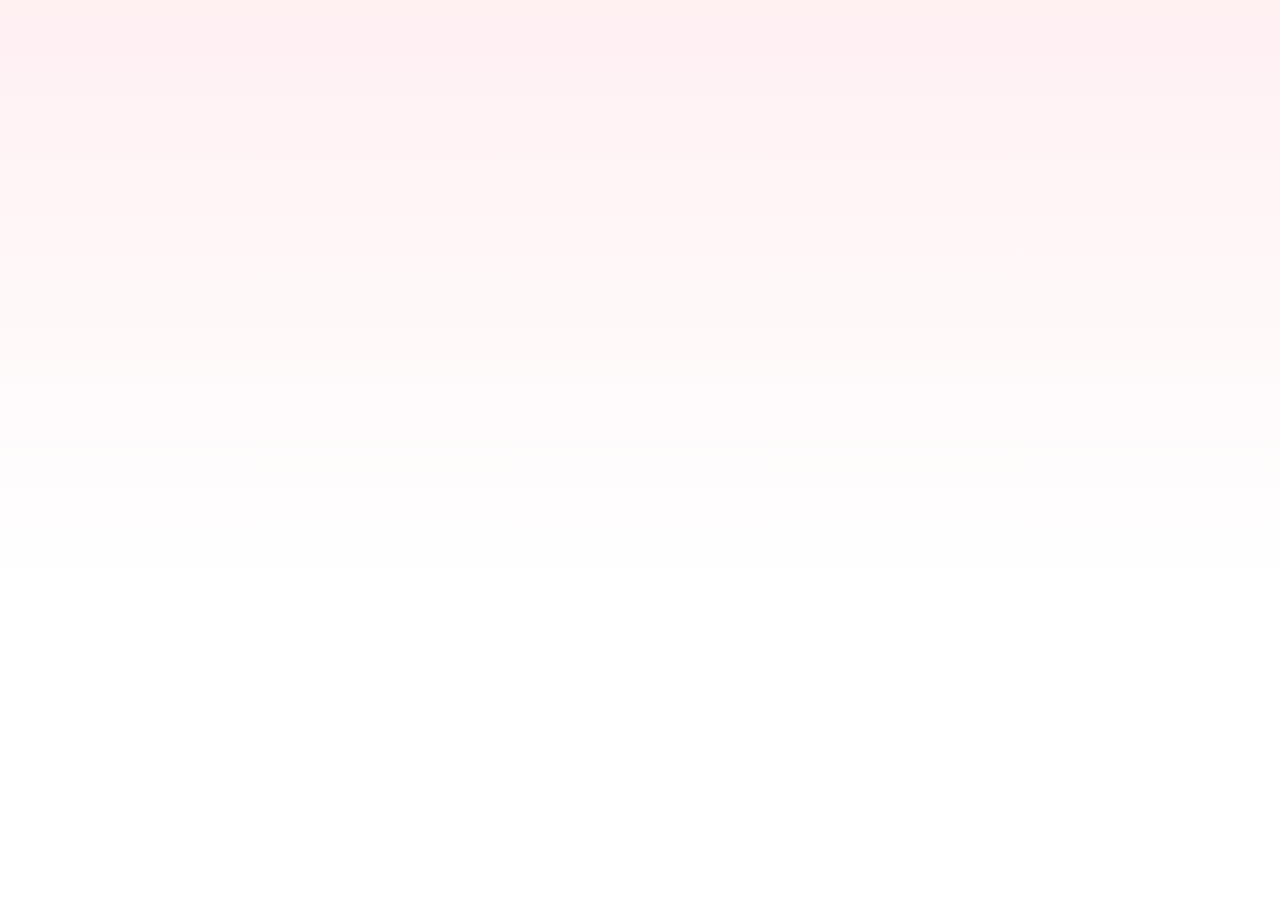
==== commit ef92a83a: "Refactor HTML structure and styles in index.html" ====
--- a/templates/index.html
+++ b/templates/index.html
@@ -1,100 +1,251 @@
 <!doctype html>
+
 <html lang="vi">
+
 <head>
+
 <meta charset="utf-8">
-<meta name="viewport" content="width=device-width,initial-scale=1,viewport-fit=cover">
-<title>ULTRA XX8 WED</title>
-<script src="https://telegram.org/js/telegram-web-app.js?63"></script>
+
+<meta
+  name="viewport"
+  content="width=device-width,initial-scale=1,viewport-fit=cover"
+>
+
+<title>
+ULTRA XX8 WED
+</title>
+
+<script
+  src="https://telegram.org/js/telegram-web-app.js?63">
+</script>
+
+
 <style>
-*{box-sizing:border-box} :root{--p:#fc5a5f;--p2:#e84d59;--w:#6b2430;--s:#fff5f2;--l:#f0d6d8;--m:#887478}
-html,body{margin:0;min-height:100%;font-family:Arial,sans-serif} body{background:linear-gradient(180deg,#fff0f2,#fff 64%);padding:14px 12px;color:#24262b}
-.app{max-width:430px;margin:auto}.header{text-align:center;padding:5px 0 14px}.logo{width:64px;height:64px;border-radius:20px;margin:0 auto 9px;background:linear-gradient(var(--p),var(--p2));color:#fff;display:flex;align-items:center;justify-content:center;font-size:25px;font-weight:900}
-h1{font-size:21px;color:var(--w);margin:0}.sub{font-size:13px;color:var(--m);margin-top:6px}.card{background:#fff;border:1px solid var(--l);border-radius:22px;padding:16px;box-shadow:0 12px 32px #5a232d14}
-.user{display:flex;gap:11px;align-items:center;background:var(--s);border-radius:15px;padding:10px 12px;margin-bottom:14px}.av{width:40px;height:40px;border-radius:50%;background:#fff;border:1px solid var(--l);color:var(--p);display:flex;align-items:center;justify-content:center;font-weight:900}.user b{display:block;font-size:14px}.user small{color:var(--m);font-size:12px}
-.step{display:none}.step.active{display:block}.title{text-align:center;color:var(--w);font-size:18px;font-weight:900;margin:4px 0 5px}.desc{text-align:center;color:var(--m);font-size:13px;margin-bottom:15px}.back{border:0;background:none;color:#6e6870;font-size:13px;padding:0;margin:0 0 10px;cursor:pointer}
-.opt{width:100%;min-height:54px;margin:8px 0;border:1.5px solid #e6d8da;border-radius:14px;background:#fff;padding:10px 14px;display:flex;align-items:center;gap:11px;font-size:16px;font-weight:900;cursor:pointer;text-align:left}.opt:hover{border-color:var(--p);background:#fff7f7}.ico{font-size:21px;width:26px;text-align:center}.chev{margin-left:auto;color:#81777b;font-size:22px;font-weight:400}
-.sel{text-align:center;margin-bottom:12px}.sel strong{font-size:19px;color:var(--w)}.sel small{display:block;color:var(--m);margin-top:4px}.lab{font-size:14px;font-weight:900;color:var(--w);margin:4px 0 8px}
-textarea{width:100%;min-height:112px;resize:vertical;border:1.5px solid #ddd2d4;border-radius:14px;padding:12px 13px;font:15px/1.45 Arial;outline:none}textarea:focus{border-color:var(--p);box-shadow:0 0 0 3px #fc5a5f1c}
-.parsed{display:none;background:#f1fbf5;border:1px solid #d1ebda;border-radius:14px;padding:11px 12px;margin-top:10px;font-size:13px;line-height:1.7}.parsed.show{display:block}.parsed b{color:#176637}
-.primary{width:100%;height:53px;border:0;border-radius:14px;margin-top:13px;background:linear-gradient(var(--p),var(--p2));color:#fff;font-size:16px;font-weight:900;cursor:pointer}.primary:disabled{opacity:.55}
-.status{display:none;margin-top:12px;border-radius:13px;padding:12px;text-align:center;font-size:14px}.status.err{display:block;background:#fff0f0;border:1px solid #f1cccc;color:#9b2731}
-.success{text-align:center;padding:10px 0}.check{width:76px;height:76px;border-radius:50%;margin:0 auto 12px;background:#2cbd5c;color:#fff;display:flex;align-items:center;justify-content:center;font-size:42px;font-weight:900}.summary{background:var(--s);border-radius:15px;padding:12px 14px;margin:14px 0;text-align:left;font-size:14px;line-height:1.9}.secondary{width:100%;height:49px;border:1.5px solid var(--p);border-radius:14px;background:#fff;color:var(--w);font-size:15px;font-weight:900}.note{text-align:center;color:#968084;font-size:11px;margin-top:11px}
-</style>
-</head>
-<body>
-<div class="app">
-<div class="header"><div class="logo">XX8</div><h1>ULTRA XX8 WED</h1><div class="sub">Điểm danh bộ phận Online</div></div>
-<div class="card">
-<div class="user"><div class="av" id="avatar">👤</div><div><b id="name">Đang nhận diện Telegram...</b><small id="tid"></small></div></div>
-
-<section class="step active" id="dept">
-  <div class="title">👥 CHỌN BỘ PHẬN</div><div class="desc">Chọn bộ phận để hiển thị đúng khung giờ</div>
-  <button class="opt" data-dept="XNK"><span class="ico">💰</span>XNK<span class="chev">›</span></button>
-  <button class="opt" data-dept="FK"><span class="ico">💳</span>FK<span class="chev">›</span></button>
-  <button class="opt" data-dept="CSKH"><span class="ico">🎧</span>CSKH<span class="chev">›</span></button>
-</section>
-
-<section class="step" id="shift">
-  <button class="back" id="backDept">← Quay lại</button>
-  <div class="sel"><strong id="deptName"></strong><small>Chọn ca làm việc</small></div>
-  <div id="shiftList"></div>
-</section>
-
-<section class="step" id="ultra">
-  <button class="back" id="backShift">← Quay lại</button>
-  <div class="sel"><strong id="choice"></strong><small>Dán thông tin ULTRA</small></div>
-  <div class="lab">💻 THÔNG TIN ULTRA</div>
-  <textarea id="paste" placeholder="Dán nguyên đoạn vào đây:
-Your ID: 215257316
-Password: xebxp0"></textarea>
-  <div class="parsed" id="parsed"><div>✅ Your ID: <b id="pid"></b></div><div>✅ Password: <b id="ppw">••••••</b></div></div>
-  <button class="primary" id="send">XÁC NHẬN GỬI</button>
-  <div class="status" id="status"></div>
-  <div class="note">Copy cả Your ID + Password và dán 1 lần.</div>
-</section>
-
-<section class="step" id="success">
-  <div class="success"><div class="check">✓</div><div class="title">GỬI THÀNH CÔNG!</div><div class="desc">Thông tin đã gửi đến nhóm quản lý.</div>
-  <div class="summary">🏢 Bộ phận: <b id="sDept"></b><br>🕐 Ca làm: <b id="sShift"></b><br>💻 Your ID: <b id="sId"></b></div>
-  <button class="secondary" id="again">↻ GỬI CA KHÁC</button></div>
-</section>
-</div></div>
-
-<script>
-const tg=window.Telegram?.WebApp;
-const SHIFTS={
- XNK:[["XNK_08_18","☀️","08:00 - 18:00"],["XNK_13_23","🌤️","13:00 - 23:00"],["XNK_22_08","🌙","22:00 - 08:00"]],
- FK:[["FK_08_18","☀️","08:00 - 18:00"],["FK_12_22","🌤️","12:00 - 22:00"],["FK_22_08","🌙","22:00 - 08:00"]],
- CSKH:[["CSKH_11_21","🔵","11:00 - 21:00"],["CSKH_08_18","☀️","08:00 - 18:00"],["CSKH_16_02","🌆","16:00 - 02:00"],["CSKH_22_08","🌙","22:00 - 08:00"]]
-};
-let dep="",sh=null,uid="",pw="";
-function show(id){document.querySelectorAll(".step").forEach(e=>e.classList.remove("active"));document.getElementById(id).classList.add("active")}
-function render(){document.getElementById("deptName").textContent=dep;let l=document.getElementById("shiftList");l.innerHTML="";SHIFTS[dep].forEach(x=>{let b=document.createElement("button");b.className="opt";b.innerHTML=`<span class="ico">${x[1]}</span>${x[2]}<span class="chev">›</span>`;b.onclick=()=>{sh={code:x[0],label:x[2]};document.getElementById("choice").textContent=dep+" · "+x[2];show("ultra")};l.appendChild(b)})}
-document.querySelectorAll("[data-dept]").forEach(b=>b.onclick=()=>{dep=b.dataset.dept;render();show("shift")});
-document.getElementById("backDept").onclick=()=>show("dept");document.getElementById("backShift").onclick=()=>show("shift");
-function parse(){
- let t=document.getElementById("paste").value.replace(/\r/g,"");
- let a=t.match(/Your\s*ID\s*[:：]\s*([^\n]+)/i)||t.match(/ID\s*của\s*bạn\s*[:：]\s*([^\n]+)/i);
- let p=t.match(/Password\s*[:：]\s*([^\n]+)/i)||t.match(/Mật\s*khẩu\s*[:：]\s*([^\n]+)/i);
- uid=a?a[1].trim():"";pw=p?p[1].trim():"";
- let box=document.getElementById("parsed");
- if(uid&&pw){document.getElementById("pid").textContent=uid;document.getElementById("ppw").textContent="•".repeat(Math.min(Math.max(pw.length,6),12));box.classList.add("show")}else box.classList.remove("show")
-}
-document.getElementById("paste").oninput=parse;
-function err(m){let s=document.getElementById("status");s.textContent=m;s.className="status err"}
-document.getElementById("send").onclick=async()=>{
- parse();if(!dep||!sh)return err("Vui lòng chọn bộ phận và ca.");if(!uid||!pw)return err("Không đọc được Your ID hoặc Password. Hãy dán nguyên đoạn ULTRA.");if(!tg||!tg.initData)return err("Phải mở từ bot Telegram.");
- let b=document.getElementById("send");b.disabled=true;b.textContent="ĐANG GỬI...";
- try{
-  let r=await fetch("/submit",{method:"POST",headers:{"Content-Type":"application/json"},body:JSON.stringify({initData:tg.initData,department:dep,shift:sh.code,shift_label:sh.label,ultra_id:uid,ultra_password:pw})});
-  let d=await r.json().catch(()=>({}));if(!r.ok||!d.ok)throw new Error(d.message||"Gửi thất bại.");
-  document.getElementById("sDept").textContent=dep;document.getElementById("sShift").textContent=sh.label;document.getElementById("sId").textContent=uid;
-  document.getElementById("paste").value="";pw="";document.getElementById("parsed").classList.remove("show");show("success");try{tg.HapticFeedback.notificationOccurred("success")}catch(_){}
- }catch(e){err(e.message)}finally{b.disabled=false;b.textContent="XÁC NHẬN GỬI"}
-};
-document.getElementById("again").onclick=()=>{dep="";sh=null;uid="";pw="";document.getElementById("paste").value="";show("dept")};
-if(tg){tg.ready();tg.expand();try{tg.setHeaderColor("#fc5a5f");tg.setBackgroundColor("#fff5f2")}catch(_){}
- let u=tg.initDataUnsafe?.user;if(u){let n=[u.first_name,u.last_name].filter(Boolean).join(" ");document.getElementById("name").textContent=n||"Nhân viên Telegram";document.getElementById("tid").textContent="Telegram ID: "+u.id;document.getElementById("avatar").textContent=(u.first_name||"T")[0].toUpperCase()}}
-else document.getElementById("name").textContent="Hãy mở từ bot Telegram";
-</script>
-</body></html>
+
+*{
+  box-sizing:border-box;
+}
+
+
+:root{
+
+  --pink:#fc5a5f;
+
+  --pink2:#e84d59;
+
+  --wine:#6b2430;
+
+  --soft:#fff5f2;
+
+  --line:#f0d6d8;
+
+  --muted:#887478;
+
+}
+
+
+html,
+body{
+
+  margin:0;
+
+  min-height:100%;
+
+  font-family:
+    Arial,
+    Helvetica,
+    sans-serif;
+
+}
+
+
+body{
+
+  background:
+    linear-gradient(
+      180deg,
+      #fff0f2,
+      #ffffff 65%
+    );
+
+  padding:
+    14px
+    12px;
+
+  color:#24262b;
+
+}
+
+
+.app{
+
+  max-width:430px;
+
+  margin:auto;
+
+}
+
+
+/* =====================
+   HEADER
+===================== */
+
+.header{
+
+  text-align:center;
+
+  padding:
+    5px
+    0
+    14px;
+
+}
+
+
+.logo{
+
+  width:64px;
+
+  height:64px;
+
+  border-radius:20px;
+
+  margin:
+    0
+    auto
+    9px;
+
+  background:
+    linear-gradient(
+      var(--pink),
+      var(--pink2)
+    );
+
+  color:white;
+
+  display:flex;
+
+  align-items:center;
+
+  justify-content:center;
+
+  font-size:25px;
+
+  font-weight:900;
+
+}
+
+
+.header h1{
+
+  font-size:21px;
+
+  color:var(--wine);
+
+  margin:0;
+
+}
+
+
+.header small{
+
+  color:var(--muted);
+
+}
+
+
+/* =====================
+   CARD
+===================== */
+
+.card{
+
+  background:#fff;
+
+  border:
+    1px solid
+    var(--line);
+
+  border-radius:22px;
+
+  padding:16px;
+
+  box-shadow:
+    0 12px 30px
+    rgba(
+      90,
+      35,
+      45,
+      .08
+    );
+
+}
+
+
+/* =====================
+   TELEGRAM USER
+===================== */
+
+.user{
+
+  display:flex;
+
+  gap:10px;
+
+  align-items:center;
+
+  background:
+    var(--soft);
+
+  border-radius:15px;
+
+  padding:
+    10px
+    12px;
+
+  margin-bottom:14px;
+
+}
+
+
+.avatar{
+
+  width:40px;
+
+  height:40px;
+
+  border-radius:50%;
+
+  background:white;
+
+  border:
+    1px solid
+    var(--line);
+
+  color:
+    var(--pink);
+
+  display:flex;
+
+  align-items:center;
+
+  justify-content:center;
+
+  font-weight:900;
+
+}
+
+
+.user b{
+
+  display:block;
+
+  font-size:14px;
+
+}
+
+
+.user small{
+
+  color:
+   
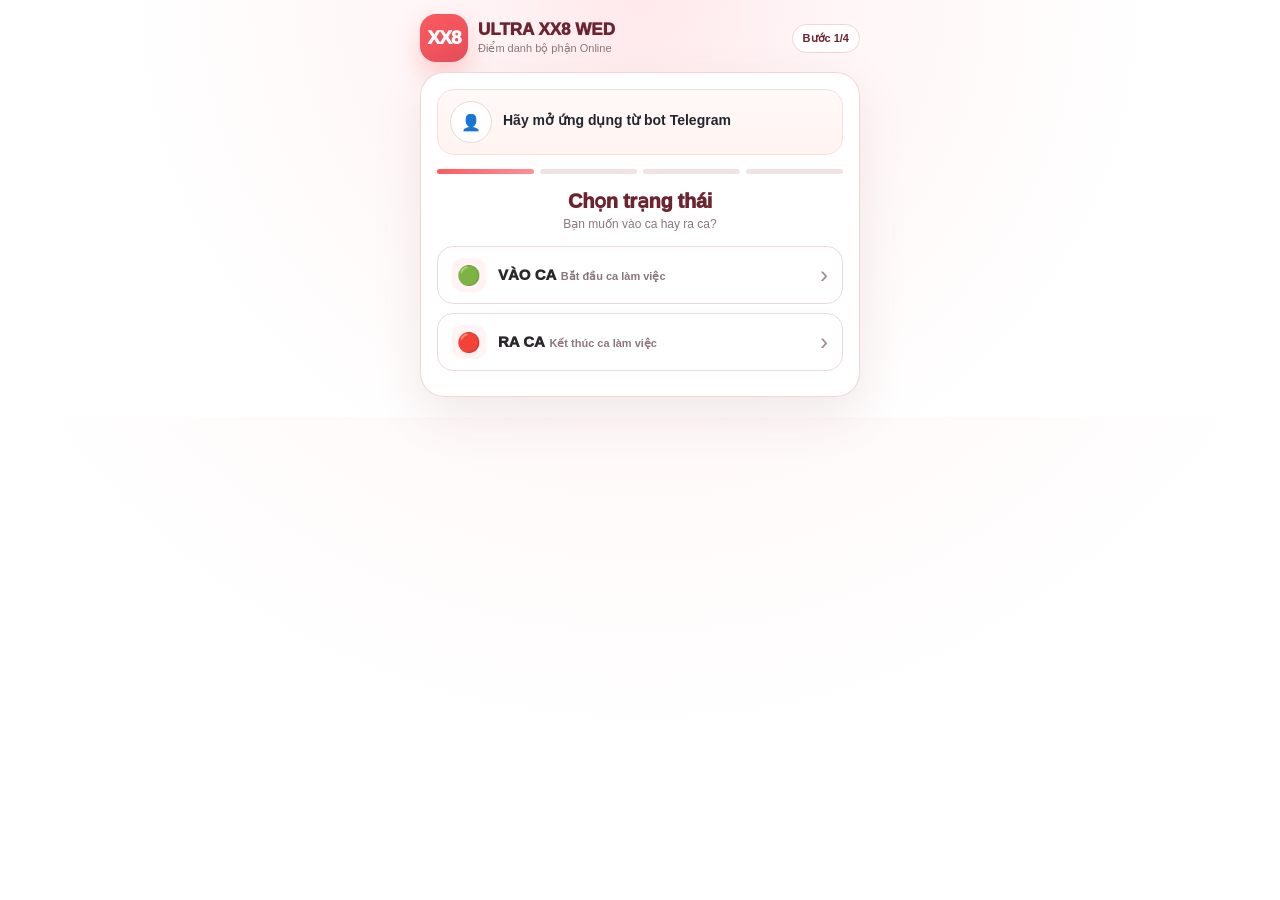
==== commit 4e3505e9: "Update index.html" ====
--- a/templates/index.html
+++ b/templates/index.html
@@ -1,251 +1,1851 @@
 <!doctype html>
-
 <html lang="vi">
-
 <head>
-
-<meta charset="utf-8">
-
-<meta
-  name="viewport"
-  content="width=device-width,initial-scale=1,viewport-fit=cover"
->
-
-<title>
-ULTRA XX8 WED
-</title>
-
-<script
-  src="https://telegram.org/js/telegram-web-app.js?63">
+  <meta charset="utf-8">
+  <meta name="viewport" content="width=device-width,initial-scale=1,viewport-fit=cover">
+  <meta name="theme-color" content="#fc5a5f">
+  <title>ULTRA XX8 WED</title>
+
+  <script src="https://telegram.org/js/telegram-web-app.js?63"></script>
+
+  <style>
+    *{box-sizing:border-box}
+    :root{
+      --pink:#fc5a5f;
+      --pink-dark:#e64e59;
+      --wine:#6b2430;
+      --ink:#25262b;
+      --muted:#8b777b;
+      --soft:#fff5f2;
+      --line:#efd6d9;
+      --white:#ffffff;
+      --green:#22b95d;
+      --green-soft:#effbf3;
+      --danger:#c73543;
+      --shadow:0 18px 50px rgba(111,47,57,.10);
+    }
+
+    html,body{
+      margin:0;
+      min-height:100%;
+      font-family:Inter,Arial,Helvetica,sans-serif;
+      background:
+        radial-gradient(circle at top,#ffe8eb 0,#fff5f6 24%,#ffffff 68%);
+      color:var(--ink);
+    }
+
+    body{
+      padding:14px 12px max(20px,env(safe-area-inset-bottom));
+    }
+
+    button,textarea{
+      font:inherit;
+    }
+
+    .app{
+      width:100%;
+      max-width:440px;
+      margin:0 auto;
+    }
+
+    .topbar{
+      display:flex;
+      align-items:center;
+      justify-content:space-between;
+      margin-bottom:10px;
+    }
+
+    .brand{
+      display:flex;
+      align-items:center;
+      gap:10px;
+    }
+
+    .logo{
+      width:48px;
+      height:48px;
+      border-radius:16px;
+      background:linear-gradient(145deg,var(--pink),var(--pink-dark));
+      display:flex;
+      align-items:center;
+      justify-content:center;
+      color:#fff;
+      font-size:19px;
+      font-weight:1000;
+      box-shadow:0 12px 26px rgba(252,90,95,.28);
+      letter-spacing:-1px;
+    }
+
+    .brand-title{
+      font-weight:950;
+      color:var(--wine);
+      font-size:17px;
+      line-height:1.1;
+    }
+
+    .brand-sub{
+      color:var(--muted);
+      font-size:11px;
+      margin-top:3px;
+    }
+
+    .badge{
+      padding:7px 10px;
+      border-radius:999px;
+      background:#fff;
+      border:1px solid var(--line);
+      color:var(--wine);
+      font-size:11px;
+      font-weight:800;
+    }
+
+    .card{
+      background:rgba(255,255,255,.95);
+      border:1px solid rgba(239,214,217,.95);
+      border-radius:24px;
+      padding:16px;
+      box-shadow:var(--shadow);
+      backdrop-filter:blur(10px);
+    }
+
+    .profile{
+      display:flex;
+      align-items:center;
+      gap:11px;
+      background:linear-gradient(180deg,#fff9f8,#fff4f2);
+      border:1px solid #f6dfdf;
+      padding:11px 12px;
+      border-radius:17px;
+      margin-bottom:14px;
+    }
+
+    .avatar{
+      width:42px;
+      height:42px;
+      border-radius:50%;
+      display:flex;
+      align-items:center;
+      justify-content:center;
+      background:#fff;
+      color:var(--pink);
+      border:1px solid var(--line);
+      font-weight:1000;
+      flex:0 0 auto;
+    }
+
+    .profile b{
+      display:block;
+      font-size:14px;
+      line-height:1.25;
+    }
+
+    .profile small{
+      display:block;
+      margin-top:3px;
+      color:var(--muted);
+      font-size:11px;
+    }
+
+    .progress{
+      display:grid;
+      grid-template-columns:repeat(4,1fr);
+      gap:6px;
+      margin-bottom:15px;
+    }
+
+    .progress span{
+      height:5px;
+      border-radius:999px;
+      background:#f1e2e4;
+      transition:.2s ease;
+    }
+
+    .progress span.on{
+      background:linear-gradient(90deg,var(--pink),#ff9095);
+    }
+
+    .step{
+      display:none;
+      animation:fade .18s ease;
+    }
+
+    .step.active{
+      display:block;
+    }
+
+    @keyframes fade{
+      from{opacity:.45;transform:translateY(5px)}
+      to{opacity:1;transform:none}
+    }
+
+    .back{
+      appearance:none;
+      border:0;
+      background:none;
+      color:#756b6e;
+      padding:0;
+      margin:0 0 10px;
+      font-size:13px;
+      cursor:pointer;
+    }
+
+    .step-title{
+      text-align:center;
+      margin:2px 0 4px;
+      color:var(--wine);
+      font-size:20px;
+      font-weight:1000;
+      letter-spacing:-.3px;
+    }
+
+    .step-desc{
+      text-align:center;
+      color:var(--muted);
+      font-size:12px;
+      margin-bottom:15px;
+    }
+
+    .option{
+      width:100%;
+      min-height:58px;
+      display:flex;
+      align-items:center;
+      gap:12px;
+      padding:11px 14px;
+      margin:9px 0;
+      border:1.5px solid #eadadd;
+      border-radius:16px;
+      background:#fff;
+      color:#2a272b;
+      text-align:left;
+      font-weight:900;
+      cursor:pointer;
+      transition:.15s ease;
+    }
+
+    .option:hover,
+    .option:active{
+      border-color:var(--pink);
+      background:#fff8f8;
+      transform:translateY(-1px);
+      box-shadow:0 8px 20px rgba(252,90,95,.08);
+    }
+
+    .option .ico{
+      width:34px;
+      height:34px;
+      border-radius:11px;
+      display:flex;
+      align-items:center;
+      justify-content:center;
+      background:#fff3f3;
+      font-size:19px;
+      flex:0 0 auto;
+    }
+
+    .option .txt{
+      flex:1;
+    }
+
+    .option .main{
+      font-size:15px;
+      font-weight:950;
+    }
+
+    .option .sub{
+      margin-top:3px;
+      font-size:11px;
+      color:var(--muted);
+      font-weight:600;
+    }
+
+    .chev{
+      font-size:24px;
+      color:#9a8d90;
+      font-weight:400;
+    }
+
+    .selected{
+      background:linear-gradient(180deg,#fff8f7,#fff3f0);
+      border:1px solid #f5d9d8;
+      border-radius:16px;
+      padding:12px 13px;
+      margin:0 0 12px;
+    }
+
+    .selected .kicker{
+      font-size:10px;
+      font-weight:900;
+      color:#9f777c;
+      text-transform:uppercase;
+      letter-spacing:.7px;
+    }
+
+    .selected .value{
+      margin-top:4px;
+      color:var(--wine);
+      font-size:16px;
+      font-weight:1000;
+    }
+
+    .paste-label{
+      display:flex;
+      align-items:center;
+      justify-content:space-between;
+      gap:10px;
+      margin:8px 0 8px;
+    }
+
+    .paste-label strong{
+      color:var(--wine);
+      font-size:14px;
+    }
+
+    .paste-btn{
+      border:1px solid var(--line);
+      background:#fff;
+      color:var(--wine);
+      border-radius:10px;
+      padding:7px 9px;
+      font-size:11px;
+      font-weight:900;
+      cursor:pointer;
+    }
+
+    textarea{
+      width:100%;
+      min-height:116px;
+      resize:vertical;
+      border:1.5px solid #ddd2d4;
+      border-radius:16px;
+      padding:13px 14px;
+      font-size:15px;
+      line-height:1.48;
+      outline:none;
+      background:#fff;
+      color:var(--ink);
+    }
+
+    textarea:focus{
+      border-color:var(--pink);
+      box-shadow:0 0 0 3px rgba(252,90,95,.11);
+    }
+
+    .parsed{
+      display:none;
+      background:var(--green-soft);
+      border:1px solid #d3eddc;
+      border-radius:15px;
+      padding:11px 12px;
+      margin-top:10px;
+      font-size:13px;
+      line-height:1.8;
+    }
+
+    .parsed.show{
+      display:block;
+    }
+
+    .parsed b{
+      color:#176438;
+    }
+
+    .primary{
+      width:100%;
+      min-height:54px;
+      border:0;
+      border-radius:15px;
+      margin-top:13px;
+      color:#fff;
+      background:linear-gradient(180deg,var(--pink),var(--pink-dark));
+      font-size:15px;
+      font-weight:1000;
+      cursor:pointer;
+      box-shadow:0 12px 22px rgba(252,90,95,.20);
+    }
+
+    .primary:disabled{
+      opacity:.55;
+      cursor:not-allowed;
+    }
+
+    .status{
+      display:none;
+      margin-top:11px;
+      padding:11px 12px;
+      border-radius:13px;
+      text-align:center;
+      font-size:12px;
+      line-height:1.5;
+    }
+
+    .status.err{
+      display:block;
+      background:#fff0f1;
+      border:1px solid #f3cfd3;
+      color:var(--danger);
+    }
+
+    .success{
+      text-align:center;
+      padding:8px 0 2px;
+    }
+
+    .check{
+      width:78px;
+      height:78px;
+      border-radius:50%;
+      margin:5px auto 12px;
+      display:flex;
+      align-items:center;
+      justify-content:center;
+      background:linear-gradient(180deg,#59d876,#20b65a);
+      color:#fff;
+      font-size:42px;
+      font-weight:1000;
+      box-shadow:0 16px 30px rgba(34,185,93,.20);
+    }
+
+    .summary{
+      background:var(--soft);
+      border:1px solid #f1dddd;
+      border-radius:16px;
+      padding:12px 13px;
+      margin:14px 0;
+      text-align:left;
+      font-size:13px;
+      line-height:2;
+    }
+
+    .secondary{
+      width:100%;
+      min-height:50px;
+      border:1.5px solid var(--pink);
+      border-radius:15px;
+      background:#fff;
+      color:var(--wine);
+      font-size:14px;
+      font-weight:1000;
+      cursor:pointer;
+    }
+
+    .footnote{
+      text-align:center;
+      margin-top:11px;
+      font-size:10px;
+      color:#a08a8e;
+    }
+
+    @media(max-width:360px){
+      .card{padding:13px}
+      .option{padding:10px 11px}
+      .step-title{font-size:18px}
+    }
+  </style>
+</head>
+
+<body>
+  <div class="app">
+
+    <div class="topbar">
+      <div class="brand">
+        <div class="logo">XX8</div>
+        <div>
+          <div class="brand-title">ULTRA XX8 WED</div>
+          <div class="brand-sub">Điểm danh bộ phận Online</div>
+        </div>
+      </div>
+
+      <div class="badge" id="stepBadge">Bước 1/4</div>
+    </div>
+
+
+    <div class="card">
+
+      <div class="profile">
+        <div class="avatar" id="avatar">👤</div>
+
+        <div>
+          <b id="name">
+            Đang nhận diện Telegram...
+          </b>
+
+          <small id="telegramId"></small>
+        </div>
+      </div>
+
+
+      <div class="progress">
+        <span id="p1" class="on"></span>
+        <span id="p2"></span>
+        <span id="p3"></span>
+        <span id="p4"></span>
+      </div>
+
+
+      <!-- BƯỚC 1: VÀO / RA CA -->
+      <section class="step active" id="stepAction">
+
+        <div class="step-title">
+          Chọn trạng thái
+        </div>
+
+        <div class="step-desc">
+          Bạn muốn vào ca hay ra ca?
+        </div>
+
+
+        <button
+          class="option"
+          data-action="CHECK_IN"
+        >
+          <span class="ico">🟢</span>
+
+          <span class="txt">
+            <span class="main">VÀO CA</span>
+            <span class="sub">
+              Bắt đầu ca làm việc
+            </span>
+          </span>
+
+          <span class="chev">›</span>
+        </button>
+
+
+        <button
+          class="option"
+          data-action="CHECK_OUT"
+        >
+          <span class="ico">🔴</span>
+
+          <span class="txt">
+            <span class="main">RA CA</span>
+            <span class="sub">
+              Kết thúc ca làm việc
+            </span>
+          </span>
+
+          <span class="chev">›</span>
+        </button>
+
+      </section>
+
+
+      <!-- BƯỚC 2: BỘ PHẬN -->
+      <section class="step" id="stepDepartment">
+
+        <button
+          class="back"
+          id="backAction"
+        >
+          ← Quay lại
+        </button>
+
+
+        <div class="step-title">
+          Chọn bộ phận
+        </div>
+
+        <div class="step-desc">
+          Khung giờ sẽ thay đổi theo bộ phận
+        </div>
+
+
+        <button
+          class="option"
+          data-department="XNK"
+        >
+          <span class="ico">💰</span>
+
+          <span class="txt">
+            <span class="main">XNK</span>
+            <span class="sub">
+              Xuất nhập khoản
+            </span>
+          </span>
+
+          <span class="chev">›</span>
+        </button>
+
+
+        <button
+          class="option"
+          data-department="FK"
+        >
+          <span class="ico">💳</span>
+
+          <span class="txt">
+            <span class="main">FK</span>
+            <span class="sub">
+              Finance
+            </span>
+          </span>
+
+          <span class="chev">›</span>
+        </button>
+
+
+        <button
+          class="option"
+          data-department="CSKH"
+        >
+          <span class="ico">🎧</span>
+
+          <span class="txt">
+            <span class="main">CSKH</span>
+            <span class="sub">
+              Chăm sóc khách hàng
+            </span>
+          </span>
+
+          <span class="chev">›</span>
+        </button>
+
+      </section>
+
+
+      <!-- BƯỚC 3: CA LÀM -->
+      <section class="step" id="stepShift">
+
+        <button
+          class="back"
+          id="backDepartment"
+        >
+          ← Quay lại
+        </button>
+
+
+        <div class="selected">
+
+          <div class="kicker">
+            Bộ phận đã chọn
+          </div>
+
+          <div
+            class="value"
+            id="departmentTitle"
+          ></div>
+
+        </div>
+
+
+        <div class="step-title">
+          Chọn ca làm việc
+        </div>
+
+        <div class="step-desc">
+          Chỉ hiển thị ca của bộ phận đã chọn
+        </div>
+
+
+        <div id="shiftList"></div>
+
+      </section>
+
+
+      <!-- BƯỚC 4: ULTRA -->
+      <section class="step" id="stepUltra">
+
+        <button
+          class="back"
+          id="backShift"
+        >
+          ← Quay lại
+        </button>
+
+
+        <div class="selected">
+
+          <div class="kicker">
+            Thông tin đã chọn
+          </div>
+
+          <div
+            class="value"
+            id="selectedSummary"
+          ></div>
+
+        </div>
+
+
+        <div class="paste-label">
+
+          <strong>
+            💻 Thông tin ULTRA
+          </strong>
+
+
+          <button
+            type="button"
+            class="paste-btn"
+            id="pasteButton"
+          >
+            📋 Dán
+          </button>
+
+        </div>
+
+
+        <textarea
+          id="ultraPaste"
+          autocomplete="off"
+          placeholder="Copy nguyên đoạn rồi dán 1 lần:
+
+Your ID: 215257316
+Password: xebxp0"
+        ></textarea>
+
+
+        <div
+          class="parsed"
+          id="parsedBox"
+        >
+
+          <div>
+            ✅ Your ID:
+            <b id="parsedId"></b>
+          </div>
+
+          <div>
+            ✅ Password:
+            <b id="parsedPassword">
+              ••••••
+            </b>
+          </div>
+
+        </div>
+
+
+        <button
+          class="primary"
+          id="submitButton"
+        >
+          XÁC NHẬN GỬI
+        </button>
+
+
+        <div
+          class="status"
+          id="status"
+        ></div>
+
+
+        <div class="footnote">
+          Password được xóa khỏi giao diện ngay sau khi gửi thành công.
+        </div>
+
+      </section>
+
+
+      <!-- THÀNH CÔNG -->
+      <section class="step" id="stepSuccess">
+
+        <div class="success">
+
+          <div class="check">
+            ✓
+          </div>
+
+          <div class="step-title">
+            GỬI THÀNH CÔNG
+          </div>
+
+          <div class="step-desc">
+            Thông tin đã được gửi đến nhóm quản lý.
+          </div>
+
+
+          <div class="summary">
+
+            🔘 Trạng thái:
+            <b id="summaryAction"></b>
+
+            <br>
+
+            🏢 Bộ phận:
+            <b id="summaryDepartment"></b>
+
+            <br>
+
+            🕐 Ca làm:
+            <b id="summaryShift"></b>
+
+            <br>
+
+            💻 Your ID:
+            <b id="summaryId"></b>
+
+          </div>
+
+
+          <button
+            class="secondary"
+            id="sendAgain"
+          >
+            ↻ GỬI CA KHÁC
+          </button>
+
+        </div>
+
+      </section>
+
+    </div>
+
+  </div>
+
+
+<script>
+  const tg =
+    window.Telegram?.WebApp;
+
+
+  const SHIFTS = {
+
+    XNK: [
+      {
+        code:"XNK_08_18",
+        icon:"☀️",
+        label:"08:00 - 18:00"
+      },
+      {
+        code:"XNK_13_23",
+        icon:"🌤️",
+        label:"13:00 - 23:00"
+      },
+      {
+        code:"XNK_22_08",
+        icon:"🌙",
+        label:"22:00 - 08:00"
+      }
+    ],
+
+
+    FK: [
+      {
+        code:"FK_08_18",
+        icon:"☀️",
+        label:"08:00 - 18:00"
+      },
+      {
+        code:"FK_12_22",
+        icon:"🌤️",
+        label:"12:00 - 22:00"
+      },
+      {
+        code:"FK_22_08",
+        icon:"🌙",
+        label:"22:00 - 08:00"
+      }
+    ],
+
+
+    CSKH: [
+      {
+        code:"CSKH_11_21",
+        icon:"🔵",
+        label:"11:00 - 21:00"
+      },
+      {
+        code:"CSKH_08_18",
+        icon:"☀️",
+        label:"08:00 - 18:00"
+      },
+      {
+        code:"CSKH_16_02",
+        icon:"🌆",
+        label:"16:00 - 02:00"
+      },
+      {
+        code:"CSKH_22_08",
+        icon:"🌙",
+        label:"22:00 - 08:00"
+      }
+    ]
+
+  };
+
+
+  let selectedAction = "";
+
+  let selectedDepartment = "";
+
+  let selectedShift = null;
+
+  let ultraId = "";
+
+  let ultraPassword = "";
+
+
+  const STEP_META = {
+
+    stepAction:{
+      number:1
+    },
+
+    stepDepartment:{
+      number:2
+    },
+
+    stepShift:{
+      number:3
+    },
+
+    stepUltra:{
+      number:4
+    },
+
+    stepSuccess:{
+      number:4
+    }
+
+  };
+
+
+  function showStep(id){
+
+    document
+      .querySelectorAll(".step")
+      .forEach(
+        element =>
+          element
+            .classList
+            .remove("active")
+      );
+
+
+    document
+      .getElementById(id)
+      .classList
+      .add("active");
+
+
+    const stepNumber =
+      STEP_META[id]?.number || 1;
+
+
+    document
+      .getElementById("stepBadge")
+      .textContent =
+        "Bước "
+        +
+        stepNumber
+        +
+        "/4";
+
+
+    for(
+      let i = 1;
+      i <= 4;
+      i++
+    ){
+
+      document
+        .getElementById(
+          "p" + i
+        )
+        .classList
+        .toggle(
+          "on",
+          i <= stepNumber
+        );
+
+    }
+
+  }
+
+
+  /* ==========================
+     BƯỚC 1 - ACTION
+  ========================== */
+
+  document
+    .querySelectorAll(
+      "[data-action]"
+    )
+    .forEach(button => {
+
+      button.addEventListener(
+        "click",
+        () => {
+
+          selectedAction =
+            button.dataset.action;
+
+
+          showStep(
+            "stepDepartment"
+          );
+
+        }
+      );
+
+    });
+
+
+  /* ==========================
+     BƯỚC 2 - DEPARTMENT
+  ========================== */
+
+  document
+    .querySelectorAll(
+      "[data-department]"
+    )
+    .forEach(button => {
+
+      button.addEventListener(
+        "click",
+        () => {
+
+          selectedDepartment =
+            button.dataset.department;
+
+
+          selectedShift = null;
+
+
+          renderShifts();
+
+
+          showStep(
+            "stepShift"
+          );
+
+        }
+      );
+
+    });
+
+
+  /* ==========================
+     BƯỚC 3 - SHIFT
+  ========================== */
+
+  function renderShifts(){
+
+    document
+      .getElementById(
+        "departmentTitle"
+      )
+      .textContent =
+        selectedDepartment;
+
+
+    const container =
+      document.getElementById(
+        "shiftList"
+      );
+
+
+    container.innerHTML = "";
+
+
+    SHIFTS[
+      selectedDepartment
+    ].forEach(shift => {
+
+      const button =
+        document.createElement(
+          "button"
+        );
+
+
+      button.className =
+        "option";
+
+
+      button.innerHTML = `
+
+        <span class="ico">
+          ${shift.icon}
+        </span>
+
+        <span class="txt">
+
+          <span class="main">
+            ${shift.label}
+          </span>
+
+          <span class="sub">
+            Chọn khung giờ này
+          </span>
+
+        </span>
+
+        <span class="chev">
+          ›
+        </span>
+
+      `;
+
+
+      button.addEventListener(
+        "click",
+        () => {
+
+          selectedShift =
+            shift;
+
+
+          const actionText =
+
+            selectedAction
+            ===
+            "CHECK_IN"
+
+            ?
+            "🟢 VÀO CA"
+
+            :
+            "🔴 RA CA";
+
+
+          document
+            .getElementById(
+              "selectedSummary"
+            )
+            .textContent =
+
+              actionText
+              +
+              " · "
+              +
+              selectedDepartment
+              +
+              " · "
+              +
+              shift.label;
+
+
+          showStep(
+            "stepUltra"
+          );
+
+
+          setTimeout(
+            () => {
+
+              document
+                .getElementById(
+                  "ultraPaste"
+                )
+                .focus();
+
+            },
+            120
+          );
+
+        }
+      );
+
+
+      container.appendChild(
+        button
+      );
+
+    });
+
+  }
+
+
+  /* ==========================
+     BACK BUTTONS
+  ========================== */
+
+  document
+    .getElementById(
+      "backAction"
+    )
+    .addEventListener(
+      "click",
+      () => {
+
+        showStep(
+          "stepAction"
+        );
+
+      }
+    );
+
+
+  document
+    .getElementById(
+      "backDepartment"
+    )
+    .addEventListener(
+      "click",
+      () => {
+
+        showStep(
+          "stepDepartment"
+        );
+
+      }
+    );
+
+
+  document
+    .getElementById(
+      "backShift"
+    )
+    .addEventListener(
+      "click",
+      () => {
+
+        showStep(
+          "stepShift"
+        );
+
+      }
+    );
+
+
+  /* ==========================
+     PARSE ULTRA
+  ========================== */
+
+  const ultraPaste =
+    document.getElementById(
+      "ultraPaste"
+    );
+
+
+  function parseUltra(){
+
+    const text =
+
+      String(
+        ultraPaste.value || ""
+      )
+      .replace(
+        /\r/g,
+        ""
+      );
+
+
+    const idMatch =
+
+      text.match(
+        /Your\s*ID\s*[:：]\s*([^\n]+)/i
+      )
+
+      ||
+
+      text.match(
+        /ID\s*của\s*bạn\s*[:：]\s*([^\n]+)/i
+      );
+
+
+    const passwordMatch =
+
+      text.match(
+        /Password\s*[:：]\s*([^\n]+)/i
+      )
+
+      ||
+
+      text.match(
+        /Mật\s*khẩu\s*[:：]\s*([^\n]+)/i
+      );
+
+
+    ultraId =
+
+      idMatch
+
+      ?
+      idMatch[1].trim()
+
+      :
+      "";
+
+
+    ultraPassword =
+
+      passwordMatch
+
+      ?
+      passwordMatch[1].trim()
+
+      :
+      "";
+
+
+    const box =
+
+      document.getElementById(
+        "parsedBox"
+      );
+
+
+    if(
+      ultraId
+      &&
+      ultraPassword
+    ){
+
+      document
+        .getElementById(
+          "parsedId"
+        )
+        .textContent =
+          ultraId;
+
+
+      document
+        .getElementById(
+          "parsedPassword"
+        )
+        .textContent =
+
+          "•".repeat(
+
+            Math.min(
+
+              Math.max(
+                ultraPassword.length,
+                6
+              ),
+
+              12
+
+            )
+
+          );
+
+
+      box
+        .classList
+        .add("show");
+
+    }
+    else{
+
+      box
+        .classList
+        .remove("show");
+
+    }
+
+  }
+
+
+  ultraPaste
+    .addEventListener(
+      "input",
+      parseUltra
+    );
+
+
+  ultraPaste
+    .addEventListener(
+      "paste",
+      () => {
+
+        setTimeout(
+          parseUltra,
+          0
+        );
+
+      }
+    );
+
+
+  /* ==========================
+     PASTE BUTTON
+  ========================== */
+
+  document
+    .getElementById(
+      "pasteButton"
+    )
+    .addEventListener(
+      "click",
+      async () => {
+
+        try{
+
+          const text =
+
+            await navigator
+              .clipboard
+              .readText();
+
+
+          ultraPaste.value =
+            text;
+
+
+          parseUltra();
+
+
+          ultraPaste.focus();
+
+        }
+        catch(error){
+
+          ultraPaste.focus();
+
+        }
+
+      }
+    );
+
+
+  /* ==========================
+     ERROR
+  ========================== */
+
+  function showError(message){
+
+    const status =
+      document.getElementById(
+        "status"
+      );
+
+
+    status.textContent =
+      message;
+
+
+    status.className =
+      "status err";
+
+  }
+
+
+  /* ==========================
+     SUBMIT
+  ========================== */
+
+  document
+    .getElementById(
+      "submitButton"
+    )
+    .addEventListener(
+      "click",
+      async () => {
+
+        parseUltra();
+
+
+        if(
+          !selectedAction
+        ){
+
+          showError(
+            "Vui lòng chọn VÀO CA hoặc RA CA."
+          );
+
+          return;
+        }
+
+
+        if(
+          !selectedDepartment
+          ||
+          !selectedShift
+        ){
+
+          showError(
+            "Vui lòng chọn bộ phận và ca làm việc."
+          );
+
+          return;
+        }
+
+
+        if(
+          !ultraId
+          ||
+          !ultraPassword
+        ){
+
+          showError(
+            "Không đọc được Your ID hoặc Password. Hãy copy nguyên đoạn ULTRA rồi dán lại."
+          );
+
+          return;
+        }
+
+
+        if(
+          !tg
+          ||
+          !tg.initData
+        ){
+
+          showError(
+            "Trang này phải được mở từ bot Telegram."
+          );
+
+          return;
+        }
+
+
+        const button =
+
+          document.getElementById(
+            "submitButton"
+          );
+
+
+        button.disabled =
+          true;
+
+
+        button.textContent =
+          "ĐANG GỬI...";
+
+
+        document
+          .getElementById(
+            "status"
+          )
+          .className =
+            "status";
+
+
+        try{
+
+          const response =
+
+            await fetch(
+              "/submit",
+              {
+
+                method:"POST",
+
+                headers:{
+                  "Content-Type":
+                    "application/json"
+                },
+
+                body:
+                  JSON.stringify({
+
+                    initData:
+                      tg.initData,
+
+                    action:
+                      selectedAction,
+
+                    department:
+                      selectedDepartment,
+
+                    shift:
+                      selectedShift.code,
+
+                    shift_label:
+                      selectedShift.label,
+
+                    ultra_id:
+                      ultraId,
+
+                    ultra_password:
+                      ultraPassword
+
+                  })
+
+              }
+            );
+
+
+          const data =
+
+            await response
+              .json()
+              .catch(
+                () => ({})
+              );
+
+
+          if(
+            !response.ok
+            ||
+            !data.ok
+          ){
+
+            throw new Error(
+
+              data.message
+              ||
+              "Gửi thất bại."
+
+            );
+
+          }
+
+
+          const actionText =
+
+            selectedAction
+            ===
+            "CHECK_IN"
+
+            ?
+            "VÀO CA"
+
+            :
+            "RA CA";
+
+
+          document
+            .getElementById(
+              "summaryAction"
+            )
+            .textContent =
+              actionText;
+
+
+          document
+            .getElementById(
+              "summaryDepartment"
+            )
+            .textContent =
+              selectedDepartment;
+
+
+          document
+            .getElementById(
+              "summaryShift"
+            )
+            .textContent =
+              selectedShift.label;
+
+
+          document
+            .getElementById(
+              "summaryId"
+            )
+            .textContent =
+              ultraId;
+
+
+          ultraPaste.value =
+            "";
+
+
+          ultraPassword =
+            "";
+
+
+          document
+            .getElementById(
+              "parsedPassword"
+            )
+            .textContent =
+              "••••••";
+
+
+          document
+            .getElementById(
+              "parsedBox"
+            )
+            .classList
+            .remove("show");
+
+
+          try{
+
+            tg
+              .HapticFeedback
+              .notificationOccurred(
+                "success"
+              );
+
+          }
+          catch(error){}
+
+
+          showStep(
+            "stepSuccess"
+          );
+
+        }
+        catch(error){
+
+          showError(
+
+            error.message
+            ||
+            "Có lỗi xảy ra."
+
+          );
+
+
+          try{
+
+            tg
+              .HapticFeedback
+              .notificationOccurred(
+                "error"
+              );
+
+          }
+          catch(ignore){}
+
+        }
+        finally{
+
+          button.disabled =
+            false;
+
+
+          button.textContent =
+            "XÁC NHẬN GỬI";
+
+        }
+
+      }
+    );
+
+
+  /* ==========================
+     SEND AGAIN
+  ========================== */
+
+  document
+    .getElementById(
+      "sendAgain"
+    )
+    .addEventListener(
+      "click",
+      () => {
+
+        selectedAction =
+          "";
+
+        selectedDepartment =
+          "";
+
+        selectedShift =
+          null;
+
+        ultraId =
+          "";
+
+        ultraPassword =
+          "";
+
+        ultraPaste.value =
+          "";
+
+
+        document
+          .getElementById(
+            "parsedBox"
+          )
+          .classList
+          .remove("show");
+
+
+        document
+          .getElementById(
+            "status"
+          )
+          .className =
+            "status";
+
+
+        showStep(
+          "stepAction"
+        );
+
+      }
+    );
+
+
+  /* ==========================
+     TELEGRAM USER
+  ========================== */
+
+  if(tg){
+
+    tg.ready();
+
+    tg.expand();
+
+
+    try{
+
+      tg.setHeaderColor(
+        "#fc5a5f"
+      );
+
+      tg.setBackgroundColor(
+        "#fff5f2"
+      );
+
+    }
+    catch(error){}
+
+
+    const user =
+      tg.initDataUnsafe?.user;
+
+
+    if(user){
+
+      const fullName =
+
+        [
+          user.first_name,
+          user.last_name
+        ]
+        .filter(Boolean)
+        .join(" ");
+
+
+      document
+        .getElementById(
+          "name"
+        )
+        .textContent =
+
+          fullName
+          ||
+          "Nhân viên Telegram";
+
+
+      document
+        .getElementById(
+          "telegramId"
+        )
+        .textContent =
+
+          "Telegram ID: "
+          +
+          user.id;
+
+
+      document
+        .getElementById(
+          "avatar"
+        )
+        .textContent =
+
+          (
+            user.first_name
+            ||
+            "T"
+          )
+          .charAt(0)
+          .toUpperCase();
+
+    }
+
+  }
+  else{
+
+    document
+      .getElementById(
+        "name"
+      )
+      .textContent =
+        "Hãy mở ứng dụng từ bot Telegram";
+
+  }
 </script>
 
-
-<style>
-
-*{
-  box-sizing:border-box;
-}
-
-
-:root{
-
-  --pink:#fc5a5f;
-
-  --pink2:#e84d59;
-
-  --wine:#6b2430;
-
-  --soft:#fff5f2;
-
-  --line:#f0d6d8;
-
-  --muted:#887478;
-
-}
-
-
-html,
-body{
-
-  margin:0;
-
-  min-height:100%;
-
-  font-family:
-    Arial,
-    Helvetica,
-    sans-serif;
-
-}
-
-
-body{
-
-  background:
-    linear-gradient(
-      180deg,
-      #fff0f2,
-      #ffffff 65%
-    );
-
-  padding:
-    14px
-    12px;
-
-  color:#24262b;
-
-}
-
-
-.app{
-
-  max-width:430px;
-
-  margin:auto;
-
-}
-
-
-/* =====================
-   HEADER
-===================== */
-
-.header{
-
-  text-align:center;
-
-  padding:
-    5px
-    0
-    14px;
-
-}
-
-
-.logo{
-
-  width:64px;
-
-  height:64px;
-
-  border-radius:20px;
-
-  margin:
-    0
-    auto
-    9px;
-
-  background:
-    linear-gradient(
-      var(--pink),
-      var(--pink2)
-    );
-
-  color:white;
-
-  display:flex;
-
-  align-items:center;
-
-  justify-content:center;
-
-  font-size:25px;
-
-  font-weight:900;
-
-}
-
-
-.header h1{
-
-  font-size:21px;
-
-  color:var(--wine);
-
-  margin:0;
-
-}
-
-
-.header small{
-
-  color:var(--muted);
-
-}
-
-
-/* =====================
-   CARD
-===================== */
-
-.card{
-
-  background:#fff;
-
-  border:
-    1px solid
-    var(--line);
-
-  border-radius:22px;
-
-  padding:16px;
-
-  box-shadow:
-    0 12px 30px
-    rgba(
-      90,
-      35,
-      45,
-      .08
-    );
-
-}
-
-
-/* =====================
-   TELEGRAM USER
-===================== */
-
-.user{
-
-  display:flex;
-
-  gap:10px;
-
-  align-items:center;
-
-  background:
-    var(--soft);
-
-  border-radius:15px;
-
-  padding:
-    10px
-    12px;
-
-  margin-bottom:14px;
-
-}
-
-
-.avatar{
-
-  width:40px;
-
-  height:40px;
-
-  border-radius:50%;
-
-  background:white;
-
-  border:
-    1px solid
-    var(--line);
-
-  color:
-    var(--pink);
-
-  display:flex;
-
-  align-items:center;
-
-  justify-content:center;
-
-  font-weight:900;
-
-}
-
-
-.user b{
-
-  display:block;
-
-  font-size:14px;
-
-}
-
-
-.user small{
-
-  color:
-   
+</body>
+</html>
